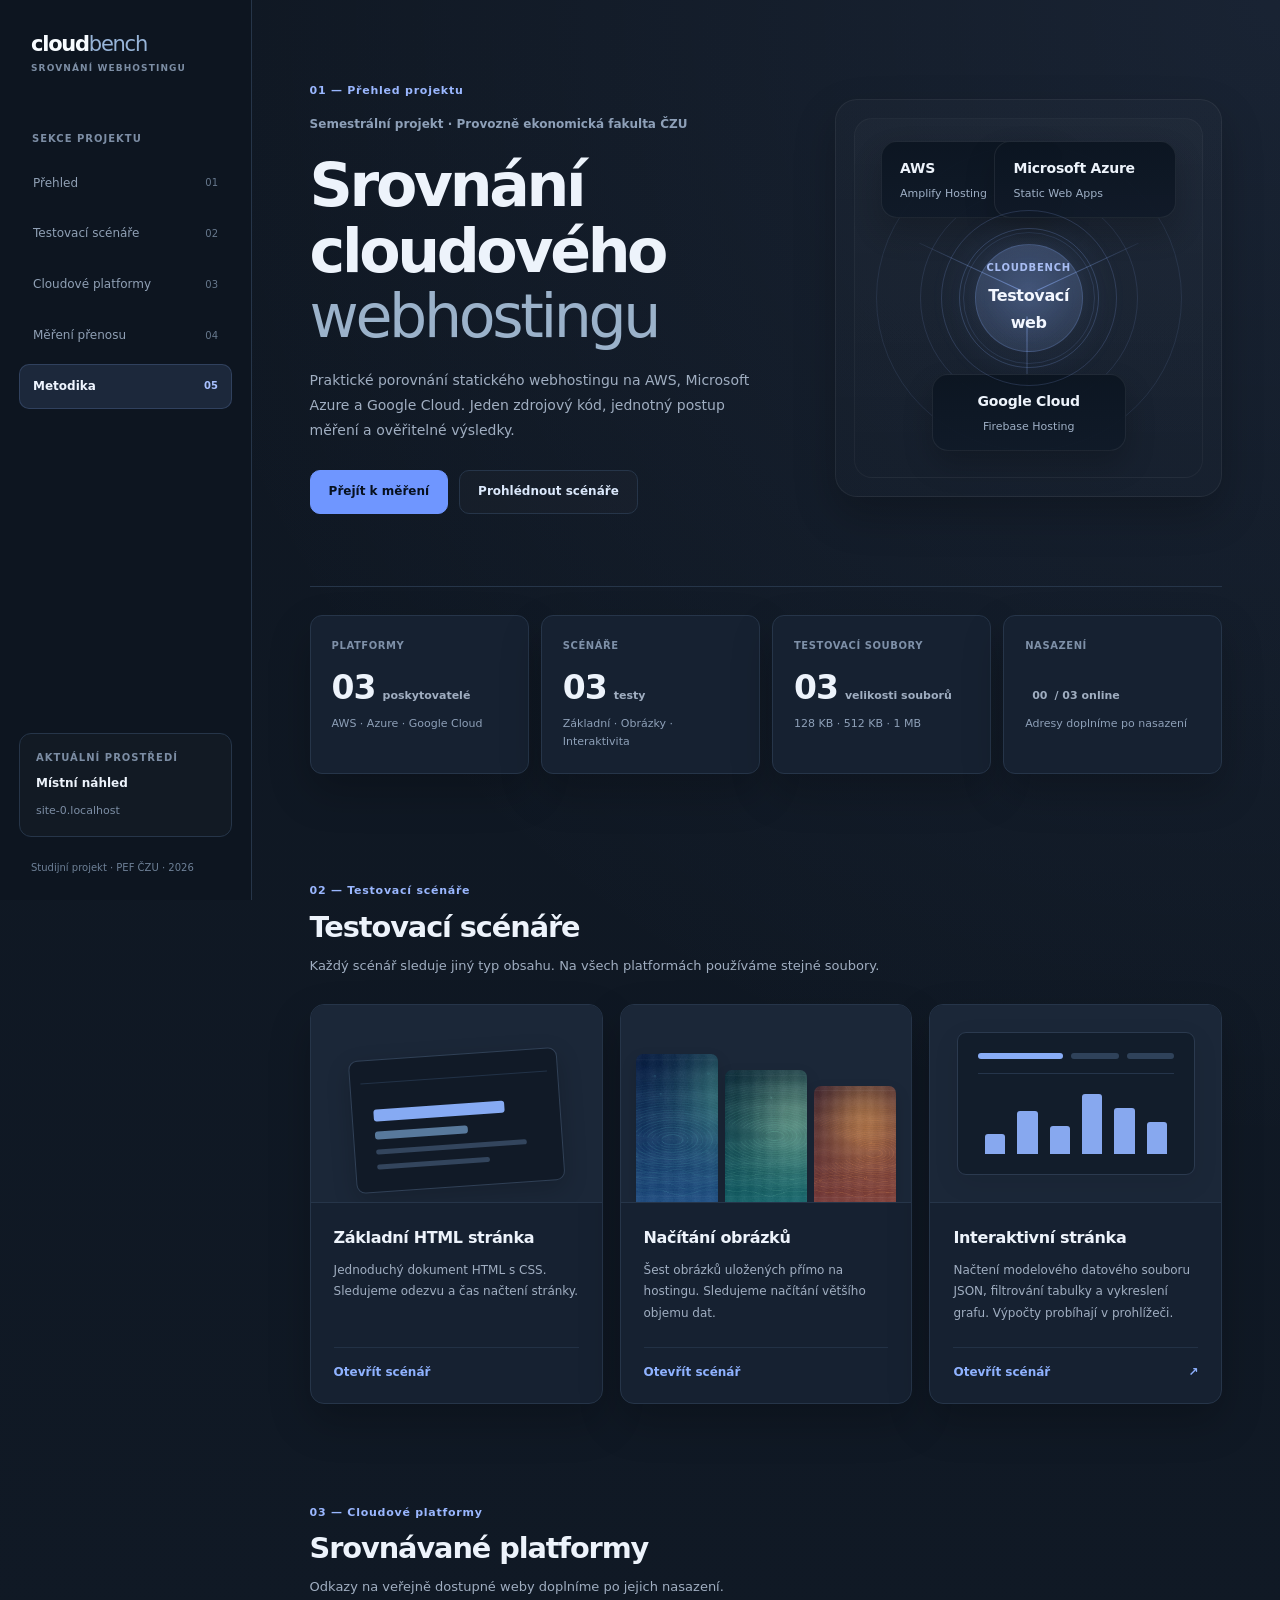
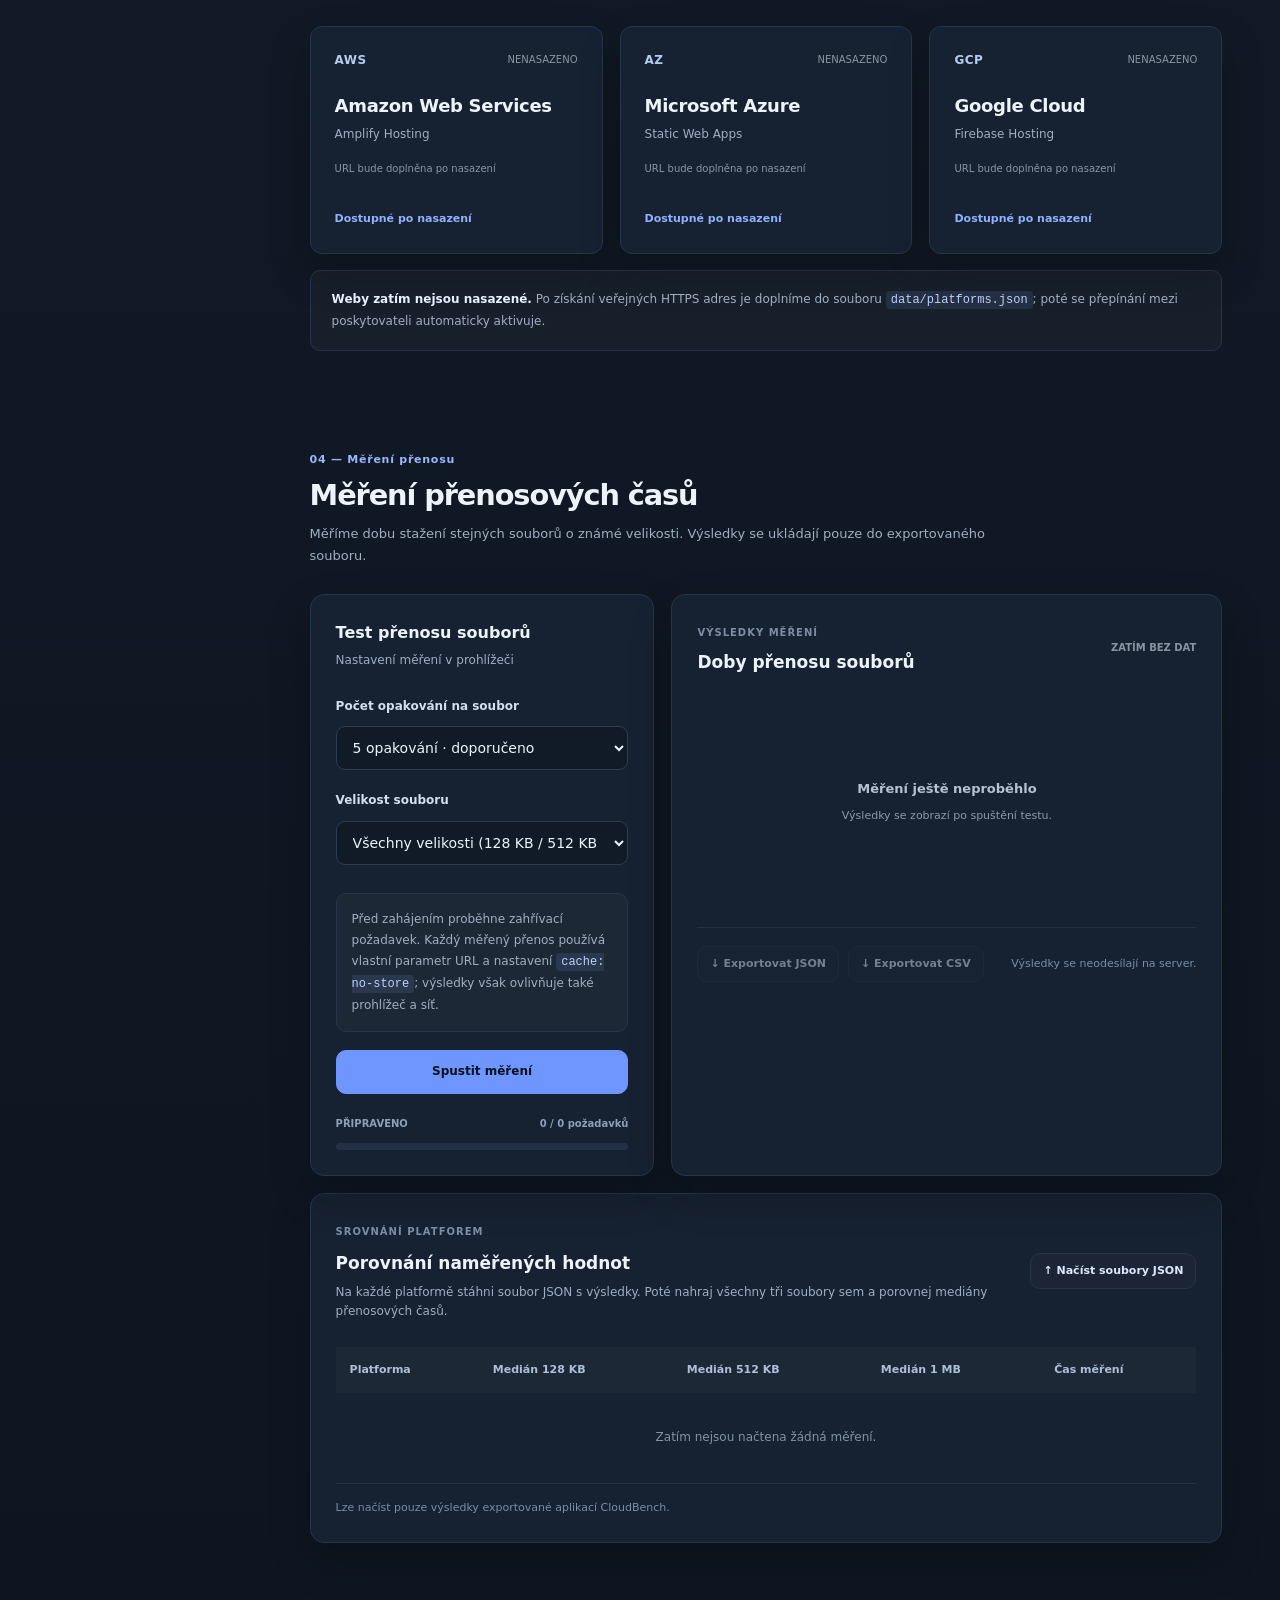
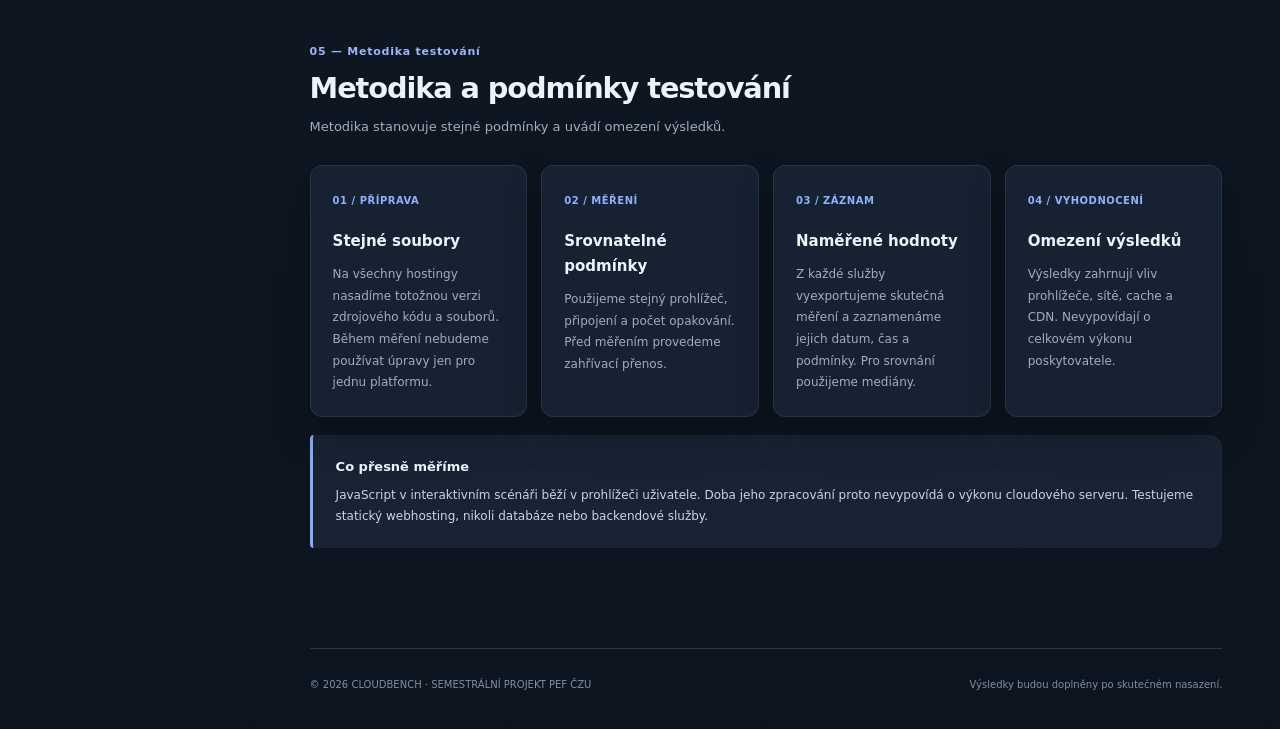
==== index.html @ 806cb503 "Initial CloudBench release" ====
<!DOCTYPE html>
<html lang="cs">
<head>
<meta charset="utf-8"/>
<meta content="width=device-width, initial-scale=1" name="viewport"/>
<meta content="#0f1722" name="theme-color"/>
<meta content="CloudBench: akademické srovnání statického webhostingu na AWS, Microsoft Azure a Google Cloud s opakovaným měřením přenosu souborů." name="description"/>
<title>CloudBench | Srovnání webhostingu</title>
<link href="assets/mark.svg" rel="icon" type="image/svg+xml"/>
<link href="styles.css" rel="stylesheet"/>
<script defer="" src="app.js"></script>
</head>
<body>
<div class="site-shell">
<aside aria-label="Hlavní navigace" class="sidebar">
<a aria-label="Úvodní stránka CloudBench" class="logo" href="#overview">
<span class="logo-type">cloud<span>bench</span><small>SROVNÁNÍ WEBHOSTINGU</small></span>
</a>
<div class="sidebar-kicker">SEKCE PROJEKTU</div>
<nav aria-label="Sekce webu" class="side-nav">
<a class="nav-item active" href="#overview"><span>Přehled</span><span class="nav-index">01</span></a>
<a class="nav-item" href="#scenarios"><span>Testovací scénáře</span><span class="nav-index">02</span></a>
<a class="nav-item" href="#hosts"><span>Cloudové platformy</span><span class="nav-index">03</span></a>
<a class="nav-item" href="#benchmark"><span>Měření přenosu</span><span class="nav-index">04</span></a>
<a class="nav-item" href="#methodology"><span>Metodika</span><span class="nav-index">05</span></a>
</nav>
<div class="sidebar-bottom">
<div class="side-panel"><span class="tiny-label">AKTUÁLNÍ PROSTŘEDÍ</span><span class="env-line"><span id="sideEnvironment">Lokální verze</span></span><span class="micro-muted" id="sideHost">Čeká se na nasazení</span></div>
<div class="side-footer">Studijní projekt · PEF ČZU · 2026</div>
</div>
</aside>
<main class="main" id="overview">
<div class="page-content">
<section aria-labelledby="hero-title" class="hero">
<div class="hero-content">
<div class="section-eyebrow" id="overview-label">01 — Přehled projektu</div><p class="academic-meta">Semestrální projekt · Provozně ekonomická fakulta ČZU</p><h1 id="hero-title">Srovnání cloudového<br/><span>webhostingu</span></h1>
<p class="hero-copy">Praktické porovnání statického webhostingu na AWS, Microsoft Azure a Google Cloud. Jeden zdrojový kód, jednotný postup měření a ověřitelné výsledky.</p>
<div class="hero-buttons"><a class="btn btn-primary" href="#benchmark">Přejít k měření</a><a class="btn btn-outline" href="#scenarios">Prohlédnout scénáře</a></div>
</div>
<div aria-label="Grafické znázornění srovnávaných hostingových služeb" class="hero-diagram">
<div class="diagram-graphic">
<div aria-hidden="true" class="diagram-glow"></div>
<div aria-hidden="true" class="diagram-orbit orbit-1"></div>
<div aria-hidden="true" class="diagram-orbit orbit-2"></div>
<div aria-hidden="true" class="diagram-orbit orbit-3"></div>
<div aria-hidden="true" class="diagram-beam beam-left"></div>
<div aria-hidden="true" class="diagram-beam beam-right"></div>
<div aria-hidden="true" class="diagram-beam beam-bottom"></div>
<div class="diagram-pill pill-aws"><strong>AWS</strong><span>Amplify Hosting</span></div>
<div class="diagram-pill pill-azure"><strong>Microsoft Azure</strong><span>Static Web Apps</span></div>
<div class="diagram-pill pill-google"><strong>Google Cloud</strong><span>Firebase Hosting</span></div>
<div class="diagram-core">
<div class="core-ring ring-outer"></div>
<div class="core-ring ring-mid"></div>
<div class="core-inner">
<small>CloudBench</small>
<strong>Testovací web</strong>
</div>
</div>
</div>
</div>
</section>
<div aria-label="Přehled projektu" class="stat-row">
<div class="stat"><div class="stat-head">PLATFORMY</div><div class="stat-number">03<span>poskytovatelé</span></div><div class="stat-desc">AWS · Azure · Google Cloud</div></div>
<div class="stat"><div class="stat-head">SCÉNÁŘE</div><div class="stat-number">03<span>testy</span></div><div class="stat-desc">Základní · Obrázky · Interaktivita</div></div>
<div class="stat"><div class="stat-head">TESTOVACÍ SOUBORY</div><div class="stat-number">03<span>velikosti souborů</span></div><div class="stat-desc">128 KB · 512 KB · 1 MB</div></div>
<div class="stat"><div class="stat-head">NASAZENÍ</div><div class="stat-number"><span id="deploymentCount">00</span><span>/ 03 online</span></div><div class="stat-desc" id="deploymentStatus">Adresy doplníme po nasazení</div></div>
</div>
<section aria-labelledby="scenario-heading" class="section" id="scenarios">
<div class="section-top"><div><div class="section-eyebrow">02 — Testovací scénáře</div><h2 id="scenario-heading">Testovací scénáře</h2><p>Každý scénář sleduje jiný typ obsahu. Na všech platformách používáme stejné soubory.</p></div></div>
<div class="scenario-grid">
<article class="scenario-card"><div aria-hidden="true" class="scenario-visual baseline-visual"><div class="mini-browser"><div class="mini-browser-top"></div><div class="mini-browser-body"><div class="visual-long"></div><div class="visual-short"></div><div class="visual-thin"></div><div class="visual-thin short"></div></div></div><span class="visual-corner">&lt;/&gt;</span></div><div class="scenario-info"><h3>Základní HTML stránka</h3><p>Jednoduchý dokument HTML s CSS. Sledujeme odezvu a čas načtení stránky.</p><a class="card-link" href="tests/baseline.html">Otevřít scénář </a></div></article>
<article class="scenario-card"><div aria-hidden="true" class="scenario-visual media-visual"><img alt="" loading="lazy" src="assets/media/scene-01.jpg"/><img alt="" loading="lazy" src="assets/media/scene-02.jpg"/><img alt="" loading="lazy" src="assets/media/scene-03.jpg"/></div><div class="scenario-info"><h3>Načítání obrázků</h3><p>Šest obrázků uložených přímo na hostingu. Sledujeme načítání většího objemu dat.</p><a class="card-link" href="tests/media.html">Otevřít scénář </a></div></article>
<article class="scenario-card"><div aria-hidden="true" class="scenario-visual interactive-visual">
<div class="graph-frame"><div class="graph-heading"><span></span><span></span><span></span></div>
<div class="graph-bars"><i></i><i></i><i></i><i></i><i></i><i></i></div>
</div></div><div class="scenario-info">
<h3>Interaktivní stránka</h3>
<p>Načtení modelového datového souboru JSON, filtrování tabulky a vykreslení grafu. Výpočty probíhají v prohlížeči.</p>
<a class="card-link" href="tests/interactive.html">Otevřít scénář <span aria-hidden="true">↗</span></a>
</div></article>
</div>
</section>
<section aria-labelledby="hosts-heading" class="section" id="hosts">
<div class="section-top"><div><div class="section-eyebrow">03 — Cloudové platformy</div><h2 id="hosts-heading">Srovnávané platformy</h2><p>Odkazy na veřejně dostupné weby doplníme po jejich nasazení.</p></div></div>
<div aria-live="polite" class="host-grid" id="platformCards"></div>
<div class="hint-strip"><div><strong>Weby zatím nejsou nasazené.</strong> Po získání veřejných HTTPS adres je doplníme do souboru <code>data/platforms.json</code>; poté se přepínání mezi poskytovateli automaticky aktivuje.</div></div>
</section>
<section aria-labelledby="benchmark-heading" class="section" id="benchmark">
<div class="section-top"><div><div class="section-eyebrow">04 — Měření přenosu</div><h2 id="benchmark-heading">Měření přenosových časů</h2><p>Měříme dobu stažení stejných souborů o známé velikosti. Výsledky se ukládají pouze do exportovaného souboru.</p></div></div>
<div class="bench-layout">
<div class="bench-controls panel"><div class="panel-heading"><div><strong>Test přenosu souborů</strong><span>Nastavení měření v prohlížeči</span></div></div><div class="bench-form"><label for="repetitions">Počet opakování na soubor</label><select id="repetitions"><option value="3">3 opakování · rychlá kontrola</option><option selected="" value="5">5 opakování · doporučeno</option><option value="10">10 opakování · rozšířený test</option></select><label for="payloadSelection">Velikost souboru</label><select id="payloadSelection"><option value="all">Všechny velikosti (128 KB / 512 KB / 1 MB)</option><option value="128">Pouze 128 KB</option><option value="512">Pouze 512 KB</option><option value="1024">Pouze 1 MB</option></select><div class="test-note"><span>ⓘ</span> Před zahájením proběhne zahřívací požadavek. Každý měřený přenos používá vlastní parametr URL a nastavení <code>cache: no-store</code>; výsledky však ovlivňuje také prohlížeč a síť.</div><button class="btn btn-primary btn-full" id="runBenchmark" type="button">Spustit měření </button><button class="btn btn-outline btn-full" hidden="" id="cancelBenchmark" type="button">Zastavit měření</button></div><div class="bench-footer"><span id="benchStatus" role="status">PŘIPRAVENO</span><span id="benchProgress">0 / 0 požadavků</span></div><div class="progress-track"><span id="progressBar"></span></div></div>
<div class="bench-results panel"><div class="results-header"><div><span class="tiny-label">VÝSLEDKY MĚŘENÍ</span><h3>Doby přenosu souborů</h3></div><span class="results-label" id="resultsLabel">ZATÍM BEZ DAT</span></div><div class="measurement-rows" id="measurementRows"><div class="empty-chart"><div class="empty-chart-bars"><i></i><i></i><i></i><i></i><i></i><i></i><i></i></div><strong>Měření ještě neproběhlo</strong><span>Výsledky se zobrazí po spuštění testu.</span></div></div><div class="results-actions"><button class="btn btn-outline btn-sm" disabled="" id="downloadJson" type="button">↓ Exportovat JSON</button><button class="btn btn-outline btn-sm" disabled="" id="downloadCsv" type="button">↓ Exportovat CSV</button><span class="micro-muted">Výsledky se neodesílají na server.</span></div></div>
</div>
<div class="comparison-panel panel"><div class="comparison-top"><div><span class="tiny-label">SROVNÁNÍ PLATFOREM</span><h3>Porovnání naměřených hodnot</h3><p>Na každé platformě stáhni soubor JSON s výsledky. Poté nahraj všechny tři soubory sem a porovnej mediány přenosových časů.</p></div><label class="btn btn-outline btn-sm upload-control">↑ Načíst soubory JSON <input accept=".json,application/json" id="importResults" multiple="" type="file"/></label></div><div class="comparison-table-wrap"><table class="comparison-table" id="comparisonTable"><thead><tr><th>Platforma</th><th>Medián 128 KB</th><th>Medián 512 KB</th><th>Medián 1 MB</th><th>Čas měření</th></tr></thead><tbody id="comparisonBody"><tr><td class="empty-cell" colspan="5">Zatím nejsou načtena žádná měření.</td></tr></tbody></table></div><p class="small-note" id="importMessage" role="status">Lze načíst pouze výsledky exportované aplikací CloudBench.</p></div>
</section>
<section aria-labelledby="method-heading" class="section methodology" id="methodology"><div class="section-top"><div><div class="section-eyebrow">05 — Metodika testování</div><h2 id="method-heading">Metodika a podmínky testování</h2><p>Metodika stanovuje stejné podmínky a uvádí omezení výsledků.</p></div></div><div class="method-grid"><div class="method-step"><span>01 / PŘÍPRAVA</span><h3>Stejné soubory</h3><p>Na všechny hostingy nasadíme totožnou verzi zdrojového kódu a souborů. Během měření nebudeme používat úpravy jen pro jednu platformu.</p></div><div class="method-step"><span>02 / MĚŘENÍ</span><h3>Srovnatelné podmínky</h3><p>Použijeme stejný prohlížeč, připojení a počet opakování. Před měřením provedeme zahřívací přenos.</p></div><div class="method-step"><span>03 / ZÁZNAM</span><h3>Naměřené hodnoty</h3><p>Z každé služby vyexportujeme skutečná měření a zaznamenáme jejich datum, čas a podmínky. Pro srovnání použijeme mediány.</p></div><div class="method-step"><span>04 / VYHODNOCENÍ</span><h3>Omezení výsledků</h3><p>Výsledky zahrnují vliv prohlížeče, sítě, cache a CDN. Nevypovídají o celkovém výkonu poskytovatele.</p></div></div><div class="protocol-note"><div><strong>Co přesně měříme</strong><p>JavaScript v interaktivním scénáři běží v prohlížeči uživatele. Doba jeho zpracování proto nevypovídá o výkonu cloudového serveru. Testujeme statický webhosting, nikoli databáze nebo backendové služby.</p></div></div></section>
<footer class="footer"><span>© 2026 CLOUDBENCH · SEMESTRÁLNÍ PROJEKT PEF ČZU</span><span>Výsledky budou doplněny po skutečném nasazení.</span></footer>
</div>
</main>
</div>
</body>
</html>
---- styles.css ----
:root {
  color-scheme: dark;
  --bg: #0f1722;
  --bg2: #111b28;
  --surface: #162131;
  --surface2: #1b2738;
  --surface3: #111a27;
  --line: #263549;
  --line2: #223145;
  --text: #edf3fb;
  --muted: #a0aec1;
  --dim: #7c8da4;
  --accent: #8fb2ff;
  --accent-strong: #6f96ff;
  --accent-soft: rgba(143, 178, 255, .12);
  --shadow: 0 18px 42px rgba(0, 0, 0, .22);
  font-family: Inter, ui-sans-serif, system-ui, -apple-system, "Segoe UI", Arial, sans-serif;
  scroll-behavior: smooth;
}
* { box-sizing: border-box; }
html { scroll-padding-top: 30px; }
body {
  margin: 0;
  color: var(--text);
  background:
    radial-gradient(circle at top right, rgba(143,178,255,.08), transparent 28%),
    linear-gradient(180deg, #0f1722 0%, #101925 42%, #0c141f 100%);
  font: 14px/1.65 Inter, ui-sans-serif, system-ui, -apple-system, "Segoe UI", Arial, sans-serif;
  -webkit-font-smoothing: antialiased;
}
a { color: inherit; text-decoration: none; }
button, select, input { font: inherit; }
button { cursor: pointer; }
:focus-visible { outline: 3px solid rgba(143,178,255,.7); outline-offset: 3px; }
h1,h2,h3,p { margin: 0; }
[hidden] { display: none !important; }
.site-shell { display: grid; grid-template-columns: 252px minmax(0, 1fr); min-height: 100vh; }
.sidebar {
  background: rgba(14, 22, 33, .92);
  border-right: 1px solid var(--line);
  padding: 31px 19px 24px;
  display: flex;
  flex-direction: column;
  position: sticky;
  top: 0;
  height: 100vh;
  backdrop-filter: blur(12px);
}
.logo { display: flex; align-items: center; padding: 3px 12px 58px; }
.logo-type { font-size: 21px; font-weight: 800; letter-spacing: -1.25px; line-height: 1; color: #f7fbff; }
.logo-type>span { font-weight: 450; color: #97b4d8; }
.logo-type small { display: block; font-size: 9px; letter-spacing: 1.12px; font-weight: 650; margin-top: 9px; color: var(--dim); }
.sidebar-kicker,.tiny-label { font-size: 10px; font-weight: 750; letter-spacing: 1px; color: var(--dim); text-transform: uppercase; }
.sidebar-kicker { padding: 0 13px; margin-bottom: 13px; }
.side-nav { display: grid; gap: 5px; }
.nav-item {
  display: flex; align-items: center; justify-content: space-between; gap: 10px;
  padding: 12px 13px; color: #90a0b5; border-radius: 10px;
  transition: background .15s, color .15s, border-color .15s;
  font-weight: 540; font-size: 12px; border: 1px solid transparent;
}
.nav-item:hover { background: rgba(255,255,255,.03); color: #dce7f4; border-color: rgba(255,255,255,.04); }
.nav-item.active { background: var(--accent-soft); color: #eff5ff; border-color: rgba(143,178,255,.18); font-weight: 700; }
.nav-index { font-size: 10px; font-variant-numeric: tabular-nums; color: #67788d; }
.nav-item.active .nav-index { color: #a8c0ff; }
.sidebar-bottom { margin-top: auto; }
.side-panel { background: rgba(255,255,255,.02); border: 1px solid var(--line); border-radius: 12px; padding: 16px; display: grid; gap: 8px; }
.env-line { font-size: 12px; font-weight: 650; }
.micro-muted { font-size: 11px; color: var(--dim); }
.side-footer { color: #6e8097; font-size: 10px; margin: 22px 12px 0; line-height: 1.7; }
.main { min-width: 0; }
.page-content { max-width: 1530px; margin: auto; padding: 0 clamp(28px,4.5vw,76px); }
.section-eyebrow { color: #9ab7ff; font-size: 11px; font-weight: 750; letter-spacing: .75px; }
.hero {
  min-height: 460px; padding: 82px 0 72px; display: grid;
  grid-template-columns: minmax(0,1.1fr) minmax(320px,.95fr);
  gap: clamp(30px,6vw,85px); align-items: center; border-bottom: 1px solid var(--line);
}
.hero h1 { font-size: clamp(46px,4.7vw,75px); font-weight: 790; letter-spacing: -3.35px; line-height: 1.09; margin: 18px 0 18px; }
.hero h1 span { font-weight: 430; color: #9bb2ca; }
.academic-meta { font-size: 12px; font-weight: 550; color: #8ea0b8; margin-top: 15px; }
.hero-copy { max-width: 640px; color: var(--muted); font-size: 14px; line-height: 1.8; }
.hero-buttons { display: flex; flex-wrap: wrap; gap: 11px; margin-top: 27px; }
.btn {
  display: inline-flex; align-items: center; justify-content: center; gap: 9px;
  border: 1px solid transparent; border-radius: 10px; padding: 11px 18px;
  font-size: 12px; font-weight: 680; min-height: 40px;
  transition: background .15s,border-color .15s,color .15s;
}
.btn-primary { background: var(--accent-strong); color: #07111f; border-color: var(--accent-strong); }
.btn-primary:hover:not(:disabled) { background: #82a8ff; }
.btn-outline { background: rgba(255,255,255,.02); color: #dbe8fb; border-color: var(--line); }
.btn-outline:hover:not(:disabled) { background: rgba(255,255,255,.04); border-color: #33465f; }
.btn-quiet { background: transparent; border-color: var(--line); color: var(--muted); }
.btn-sm { min-height: 35px; padding: 8px 12px; font-size: 11px; }
.btn-full { width: 100%; }
button:disabled { opacity: .48; cursor: not-allowed; }
.hero-diagram {
  border: 1px solid var(--line);
  border-radius: 16px;
  padding: 24px;
  background: linear-gradient(180deg, rgba(255,255,255,.03), rgba(255,255,255,.015));
  box-shadow: var(--shadow);
}
.hero-diagram-label { color: var(--dim); font-size: 11px; text-transform: uppercase; letter-spacing: .7px; font-weight: 760; padding-bottom: 14px; }
.diagram-graph {
  position: relative; min-height: 298px;
  border: 1px solid rgba(255,255,255,.04); border-radius: 14px;
  background: radial-gradient(circle at center, rgba(143,178,255,.09), transparent 42%), rgba(255,255,255,.015);
}
.diagram-node, .diagram-hub {
  position: absolute; border: 1px solid var(--line); border-radius: 14px;
  background: rgba(19,29,44,.96); box-shadow: 0 14px 28px rgba(0,0,0,.16);
}
.diagram-node { width: 178px; padding: 16px 16px 15px; }
.diagram-node strong, .diagram-hub strong { display: block; font-size: 14px; letter-spacing: -.2px; }
.diagram-node span, .diagram-hub span { display: block; margin-top: 5px; color: var(--muted); font-size: 11px; line-height: 1.55; }
.provider-aws { top: 20px; left: 18px; }
.provider-azure { top: 20px; right: 18px; }
.provider-google { bottom: 22px; left: 50%; transform: translateX(-50%); width: 190px; text-align: center; }
.diagram-hub {
  left: 50%; top: 50%; transform: translate(-50%, -50%);
  width: 220px; text-align: center; padding: 20px 18px 18px;
  background: linear-gradient(180deg, rgba(143,178,255,.12), rgba(255,255,255,.03));
}
.diagram-hub small {
  display: inline-block; color: #abc1ff; font-size: 10px; font-weight: 700;
  letter-spacing: .7px; text-transform: uppercase; margin-bottom: 8px;
}
.diagram-link {
  position: absolute; background: linear-gradient(90deg, rgba(143,178,255,.26), rgba(143,178,255,.06));
  height: 1px; transform-origin: left center;
}
.diagram-link-left { width: 102px; left: 192px; top: 92px; transform: rotate(27deg); }
.diagram-link-right { width: 102px; right: 192px; top: 92px; transform: rotate(-27deg); }
.diagram-link-down { width: 86px; left: calc(50% - 43px); top: 192px; transform: rotate(90deg); }
.diagram-footnote { font-size: 11px; color: var(--muted); margin-top: 16px; line-height: 1.7; }
.stat-row { display: grid; grid-template-columns: repeat(4,minmax(0,1fr)); padding: 28px 0 8px; gap: 12px; }
.stat { background: var(--surface); padding: 22px 21px; border: 1px solid var(--line); border-radius: 12px; box-shadow: var(--shadow); }
.stat-head { color: #7e90a8; font-size: 10px; font-weight: 750; letter-spacing: .55px; }
.stat-number { margin-top: 14px; font-size: 33px; font-weight: 760; line-height: 1.2; letter-spacing: -1px; font-variant-numeric: tabular-nums; }
.stat-number span { font-size: 11px; margin-left: 7px; letter-spacing: 0; color: var(--muted); font-weight: 550; }
.stat-desc { color: #8ea0b8; font-size: 11px; margin-top: 7px; }
.section { padding-top: 100px; }
.section-top { margin-bottom: 28px; }
.section-top h2 { font-size: clamp(25px,2.25vw,35px); letter-spacing: -1.1px; line-height: 1.3; margin: 8px 0 9px; }
.section-top p { color: var(--muted); max-width: 730px; font-size: 13px; }
.scenario-grid { display: grid; grid-template-columns: repeat(3,minmax(0,1fr)); gap: 17px; }
.scenario-card { display: flex; flex-direction: column; min-width: 0; overflow: hidden; background: var(--surface); border: 1px solid var(--line); border-radius: 14px; box-shadow: var(--shadow); }
.scenario-visual { height: 198px; background: var(--surface2); border-bottom: 1px solid var(--line); position: relative; overflow: hidden; display: flex; align-items: center; justify-content: center; }
.mini-browser { border: 1px solid #304056; background: #111a27; border-radius: 9px; height: 133px; width: 72%; transform: rotate(-4deg) translateY(17px); box-shadow: 0 8px 23px rgba(0,0,0,.18); padding: 18px; }
.mini-browser-top { height: 15px; border-bottom: 1px solid #223247; margin: -10px -8px 13px; }
.mini-browser-body { padding: 3px; }
.visual-long, .visual-short,.visual-thin { height: 8px; background: #58799c; border-radius: 3px; margin: 10px 0; }
.visual-long { width: 79%; height: 12px; background: #86aaf3; }
.visual-short { width: 56%; }
.visual-thin { width: 91%; height: 5px; background: #33455d; }
.visual-thin.short { width: 68%; }
.visual-corner { display: none; }
.media-visual { gap: 7px; padding: 20px 15px 0; align-items: end; }
.media-visual img { object-fit: cover; height: 148px; width: 32%; min-width: 0; display: block; border-radius: 7px 7px 0 0; box-shadow: 0 7px 16px rgba(0,0,0,.14); }
.media-visual img:nth-child(2) { height: 132px; }
.media-visual img:nth-child(3) { height: 116px; }
.interactive-visual { background: var(--surface2); }
.graph-frame { width: 82%; border-radius: 9px; background: #121d2b; border: 1px solid #2b3a4f; padding: 20px; box-shadow: 0 8px 27px rgba(0,0,0,.08); }
.graph-heading { display: flex; gap: 8px; border-bottom: 1px solid #25354b; padding-bottom: 14px; }
.graph-heading span { display: block; height: 6px; width: 48px; background: #2f425a; border-radius: 3px; }
.graph-heading span:first-child { background: #89adf7; width: 86px; }
.graph-bars { height: 80px; display: flex; align-items: end; gap: 12px; justify-content: space-around; padding: 16px 7px 0; }
.graph-bars i { background: #87a8ef; display: block; flex: 1; max-width: 42px; border-radius: 3px 3px 0 0; }
.graph-bars i:nth-child(1) { height: 32%; }
.graph-bars i:nth-child(2) { height: 67%; }
.graph-bars i:nth-child(3) { height: 44%; }
.graph-bars i:nth-child(4) { height: 94%; }
.graph-bars i:nth-child(5) { height: 73%; }
.graph-bars i:nth-child(6) { height: 51%; }
.scenario-info { padding: 22px 23px 20px; flex: 1; display: flex; flex-direction: column; }
.scenario-info h3 { font-size: 16px; letter-spacing: -.35px; }
.scenario-info p { color: var(--muted); font-size: 12px; line-height: 1.8; padding-top: 8px; min-height: 95px; }
.card-link { display: flex; align-items: center; justify-content: space-between; color: var(--accent); font-size: 12px; font-weight: 730; padding-top: 15px; margin-top: auto; border-top: 1px solid var(--line2); }
.card-link:hover { text-decoration: underline; }
.host-grid { display: grid; grid-template-columns: repeat(3,minmax(0,1fr)); gap: 17px; }
.host-card { background: var(--surface); border: 1px solid var(--line); border-radius: 12px; padding: 24px; min-width: 0; box-shadow: var(--shadow); }
.host-header { display: flex; justify-content: space-between; align-items: center; gap: 10px; }
.host-logo { color: #b7cbef; font-size: 12px; font-weight: 800; letter-spacing: .4px; }
.host-state { font-size: 10px; color: #8b96a1; }
.host-state.live { color: #a7c0ff; }
.host-card h3 { font-size: 18px; letter-spacing: -.3px; margin-top: 21px; }
.host-subtitle { color: var(--muted); font-size: 12px; margin-top: 4px; }
.host-address { font-size: 10px; color: #8a97a4; overflow-wrap: anywhere; margin-top: 16px; min-height: 36px; }
.host-open { display: inline-flex; padding-top: 13px; color: var(--accent); font-size: 11px; font-weight: 720; }
.hint-strip,.test-note { background: rgba(255,255,255,.03); border: 1px solid var(--line); border-radius: 10px; color: var(--muted); font-size: 12px; line-height: 1.75; }
.hint-strip { padding: 18px 21px; margin-top: 16px; }
.hint-strip strong { color: #e7f0ff; }
code { background: rgba(143,178,255,.11); color: #bdd0ff; padding: 2px 5px; border-radius: 4px; }
.bench-layout { display: grid; grid-template-columns: minmax(280px,.77fr) minmax(360px,1.23fr); gap: 17px; }
.panel { background: var(--surface); border: 1px solid var(--line); border-radius: 14px; min-width: 0; box-shadow: var(--shadow); }
.bench-controls,.bench-results { padding: 25px; }
.panel-heading { display: flex; align-items: center; gap: 12px; }
.panel-heading strong { font-size: 16px; display: block; }
.panel-heading span { display: block; font-size: 12px; color: var(--muted); padding-top: 4px; }
.bench-form { display: flex; flex-direction: column; gap: 10px; margin-top: 26px; }
.bench-form label { color: #d3deee; font-size: 12px; font-weight: 650; }
.bench-form select { width: 100%; padding: 12px 12px; border: 1px solid #2c3d52; border-radius: 9px; color: var(--text); background: var(--surface3); margin-bottom: 11px; min-width: 0; }
.test-note { margin: 7px 0 8px; padding: 15px; }
.test-note>span { display: none; }
.bench-footer { display: flex; justify-content: space-between; gap: 10px; margin-top: 22px; font-size: 10px; font-weight: 710; color: #8ea0b7; font-variant-numeric: tabular-nums; }
.progress-track { height: 7px; border-radius: 8px; overflow: hidden; background: #223145; margin-top: 11px; }
.progress-track span { display: block; width: 0; height: 100%; background: var(--accent-strong); transition: width .2s; }
.results-header { display: flex; align-items: center; justify-content: space-between; gap: 12px; }
.results-header h3 { font-size: 17px; margin-top: 5px; }
.results-label { color: #8895a1; font-size: 10px; font-weight: 730; }
.results-label.has-results { color: var(--accent); }
.measurement-rows { min-height: 250px; display: grid; align-content: center; gap: 22px; }
.empty-chart { display: flex; flex-direction: column; align-items: center; justify-content: center; gap: 7px; color: #8d9aa6; min-height: 192px; }
.empty-chart strong { font-size: 13px; color: #b5c2d2; }
.empty-chart span { font-size: 11px; }
.empty-chart-bars { display: none; }
.measurement-row { display: grid; grid-template-columns: 55px 1fr 90px; align-items: center; gap: 13px; font-size: 12px; }
.measurement-row-label { font-weight: 690; }
.measurement-track { height: 9px; background: #223145; border-radius: 6px; overflow: hidden; }
.measurement-track i { height: 100%; border-radius: 6px; background: #7ea4ff; display: block; }
.measurement-value { text-align: right; font-weight: 720; font-variant-numeric: tabular-nums; }
.measurement-sub { color: var(--dim); display: block; font-size: 10px; font-weight: 500; }
.results-actions { display: flex; flex-wrap: wrap; gap: 9px; padding-top: 18px; border-top: 1px solid var(--line2); align-items: center; }
.results-actions .micro-muted { margin-left: auto; }
.comparison-panel { padding: 25px; margin-top: 17px; }
.comparison-top { display: flex; justify-content: space-between; align-items: center; gap: 18px; }
.comparison-top h3 { font-size: 17px; margin: 6px 0; }
.comparison-top p { color: var(--muted); max-width: 660px; font-size: 12px; }
.upload-control { cursor: pointer; flex-shrink: 0; }
.upload-control input { width: 1px; height: 1px; opacity: 0; position: absolute; }
.comparison-table-wrap { overflow-x: auto; margin-top: 25px; }
.comparison-table { width: 100%; border-collapse: collapse; min-width: 670px; }
.comparison-table thead { background: rgba(255,255,255,.03); }
.comparison-table th { text-align: left; font-size: 11px; color: #aec0d7; padding: 14px; font-weight: 690; }
.comparison-table td { padding: 14px; border-bottom: 1px solid var(--line2); font-size: 12px; font-variant-numeric: tabular-nums; }
.empty-cell { color: #8493a0; text-align: center; padding: 35px!important; }
.small-note { font-size: 11px; color: var(--dim); line-height: 1.75; margin-top: 14px; }
.method-grid { display: grid; grid-template-columns: repeat(4,minmax(0,1fr)); gap: 14px; }
.method-step { background: var(--surface); border: 1px solid var(--line); border-radius: 12px; padding: 22px; box-shadow: var(--shadow); }
.method-step>span { font-size: 10px; letter-spacing: .5px; color: var(--accent); font-weight: 740; }
.method-step h3 { font-size: 15px; margin-top: 18px; }
.method-step p { font-size: 12px; color: var(--muted); line-height: 1.8; margin-top: 10px; }
.protocol-note { padding: 20px 23px; border-left: 3px solid #88aafb; border-radius: 4px 12px 12px 4px; background: rgba(143,178,255,.09); margin-top: 18px; }
.protocol-note strong { font-size: 13px; }
.protocol-note p { color: #c7d5e9; font-size: 12px; line-height: 1.8; margin-top: 7px; }
.footer { border-top: 1px solid var(--line); margin-top: 100px; padding: 28px 0 38px; display: flex; gap: 10px; justify-content: space-between; font-size: 10px; color: #7f90a5; }
@media(max-width:1230px){
  .site-shell{grid-template-columns:220px minmax(0,1fr)}
  .hero{grid-template-columns:1fr}
  .hero-diagram{order:2}
  .stat-row{grid-template-columns:repeat(2,1fr)}
  .scenario-grid{gap:12px}
  .scenario-info{padding:19px}
  .method-grid{grid-template-columns:repeat(2,1fr)}
}
@media(max-width:980px){
  .bench-layout{grid-template-columns:1fr}
  .scenario-grid,.host-grid{grid-template-columns:1fr 1fr}
  .scenario-grid .scenario-card:last-child{grid-column:1/-1}
  .scenario-grid .scenario-card:last-child .scenario-visual{height:170px}
}
@media(max-width:720px){
  .site-shell{display:block}
  .sidebar{height:auto;position:relative;padding:15px 18px;gap:12px}
  .logo{padding:5px 0}
  .logo-type{font-size:19px}
  .sidebar-kicker,.sidebar-bottom{display:none}
  .side-nav{display:flex;gap:5px;overflow:auto}
  .nav-item{white-space:nowrap;padding:9px 10px}
  .nav-index{display:none}
  .page-content{padding:0 20px}
  .hero{min-height:0;padding:55px 0 44px}
  .hero h1{font-size:46px;letter-spacing:-2px}
  .hero-diagram{padding:18px}
  .diagram-graph{min-height:390px}
  .provider-aws,.provider-azure,.provider-google{left:50%;right:auto;transform:translateX(-50%);width:min(100%,230px)}
  .provider-aws{top:18px}
  .provider-azure{top:118px}
  .provider-google{top:218px;bottom:auto}
  .diagram-hub{width:min(100%,240px); top:auto; bottom:20px; transform:translateX(-50%)}
  .diagram-link-left,.diagram-link-right{display:none}
  .diagram-link-down{left:calc(50% - 43px); top:284px; transform:rotate(90deg)}
  .stat-row{grid-template-columns:1fr 1fr}
  .stat{padding:17px}
  .section{padding-top:74px}
  .scenario-grid,.host-grid{grid-template-columns:1fr}
  .scenario-grid .scenario-card:last-child{grid-column:auto}
  .scenario-info p{min-height:0;padding-bottom:23px}
  .method-grid{grid-template-columns:1fr}
  .comparison-top{flex-direction:column;align-items:start}
  .footer{flex-direction:column}
}
@media(max-width:440px){
  .stat-row{grid-template-columns:1fr}
  .hero h1{font-size:39px}
  .hero-buttons{flex-direction:column}
  .hero-buttons .btn{width:100%}
  .results-actions{flex-direction:column;align-items:stretch}
  .comparison-panel,.bench-controls,.bench-results{padding:17px}
  .measurement-row{grid-template-columns:40px 1fr 75px;gap:7px}
}

/* v5 hero graphic refinement */
.hero-diagram {
  border: 1px solid rgba(255,255,255,.06);
  border-radius: 22px;
  padding: 18px;
  background: linear-gradient(180deg, rgba(255,255,255,.02), rgba(255,255,255,.01));
  overflow: hidden;
}
.diagram-graphic {
  position: relative;
  min-height: 360px;
  border-radius: 18px;
  background:
    radial-gradient(circle at 50% 48%, rgba(143,178,255,.12), transparent 25%),
    linear-gradient(180deg, rgba(255,255,255,.02), rgba(255,255,255,.005));
  border: 1px solid rgba(255,255,255,.04);
}
.diagram-glow {
  position: absolute;
  inset: 0;
  background: radial-gradient(circle at center, rgba(143,178,255,.16), transparent 36%);
  filter: blur(8px);
}
.diagram-orbit {
  position: absolute;
  left: 50%;
  top: 50%;
  border: 1px solid rgba(143,178,255,.14);
  border-radius: 50%;
  transform: translate(-50%, -50%);
}
.orbit-1 { width: 132px; height: 132px; }
.orbit-2 { width: 218px; height: 218px; opacity: .9; }
.orbit-3 { width: 306px; height: 306px; opacity: .75; }
.diagram-beam {
  position: absolute;
  left: 50%;
  top: 50%;
  height: 1px;
  transform-origin: 0 50%;
  background: linear-gradient(90deg, rgba(143,178,255,.55), rgba(143,178,255,.08));
}
.beam-left { width: 112px; transform: translate(-8px, -8px) rotate(-155deg); }
.beam-right { width: 112px; transform: translate(8px, -8px) rotate(-25deg); }
.beam-bottom { width: 92px; transform: translate(-2px, 18px) rotate(90deg); }
.diagram-pill {
  position: absolute;
  width: 182px;
  padding: 15px 18px 14px;
  border-radius: 16px;
  border: 1px solid rgba(255,255,255,.07);
  background: linear-gradient(180deg, rgba(12,21,33,.94), rgba(16,26,40,.92));
  box-shadow: 0 14px 30px rgba(0,0,0,.2);
}
.diagram-pill strong {
  display: block;
  font-size: 14px;
  letter-spacing: -.2px;
  color: #edf3fb;
}
.diagram-pill span {
  display: block;
  margin-top: 5px;
  font-size: 11px;
  color: #9fb0c6;
}
.pill-aws { top: 22px; left: 26px; }
.pill-azure { top: 22px; right: 26px; }
.pill-google { bottom: 26px; left: 50%; transform: translateX(-50%); width: 194px; text-align: center; }
.diagram-core {
  position: absolute;
  left: 50%;
  top: 50%;
  width: 176px;
  height: 176px;
  transform: translate(-50%, -50%);
}
.core-ring {
  position: absolute;
  inset: 0;
  border-radius: 50%;
  border: 1px solid rgba(143,178,255,.18);
}
.ring-mid { inset: 18px; border-color: rgba(143,178,255,.22); }
.core-inner {
  position: absolute;
  inset: 34px;
  border-radius: 50%;
  display: flex;
  flex-direction: column;
  align-items: center;
  justify-content: center;
  text-align: center;
  background: linear-gradient(180deg, rgba(143,178,255,.16), rgba(143,178,255,.08));
  border: 1px solid rgba(143,178,255,.22);
  box-shadow: inset 0 1px 18px rgba(255,255,255,.04), 0 10px 30px rgba(0,0,0,.14);
}
.core-inner small {
  display: block;
  color: #a8bdf3;
  font-size: 10px;
  letter-spacing: .75px;
  text-transform: uppercase;
  font-weight: 700;
  margin-bottom: 7px;
}
.core-inner strong {
  display: block;
  color: #f3f7ff;
  font-size: 16px;
  letter-spacing: -.35px;
}
@media(max-width:1230px){
  .diagram-graphic{min-height:340px}
}
@media(max-width:720px){
  .diagram-graphic{min-height:420px}
  .orbit-1{width:116px;height:116px}
  .orbit-2{width:188px;height:188px}
  .orbit-3{width:260px;height:260px}
  .pill-aws,.pill-azure,.pill-google{left:50%;right:auto;transform:translateX(-50%);width:min(100%,220px)}
  .pill-aws{top:18px}
  .pill-azure{top:106px}
  .pill-google{bottom:18px}
  .diagram-core{width:150px;height:150px; top:58%;}
  .beam-left,.beam-right{display:none}
  .beam-bottom{width:84px; transform: translate(-2px, 44px) rotate(90deg);}
}
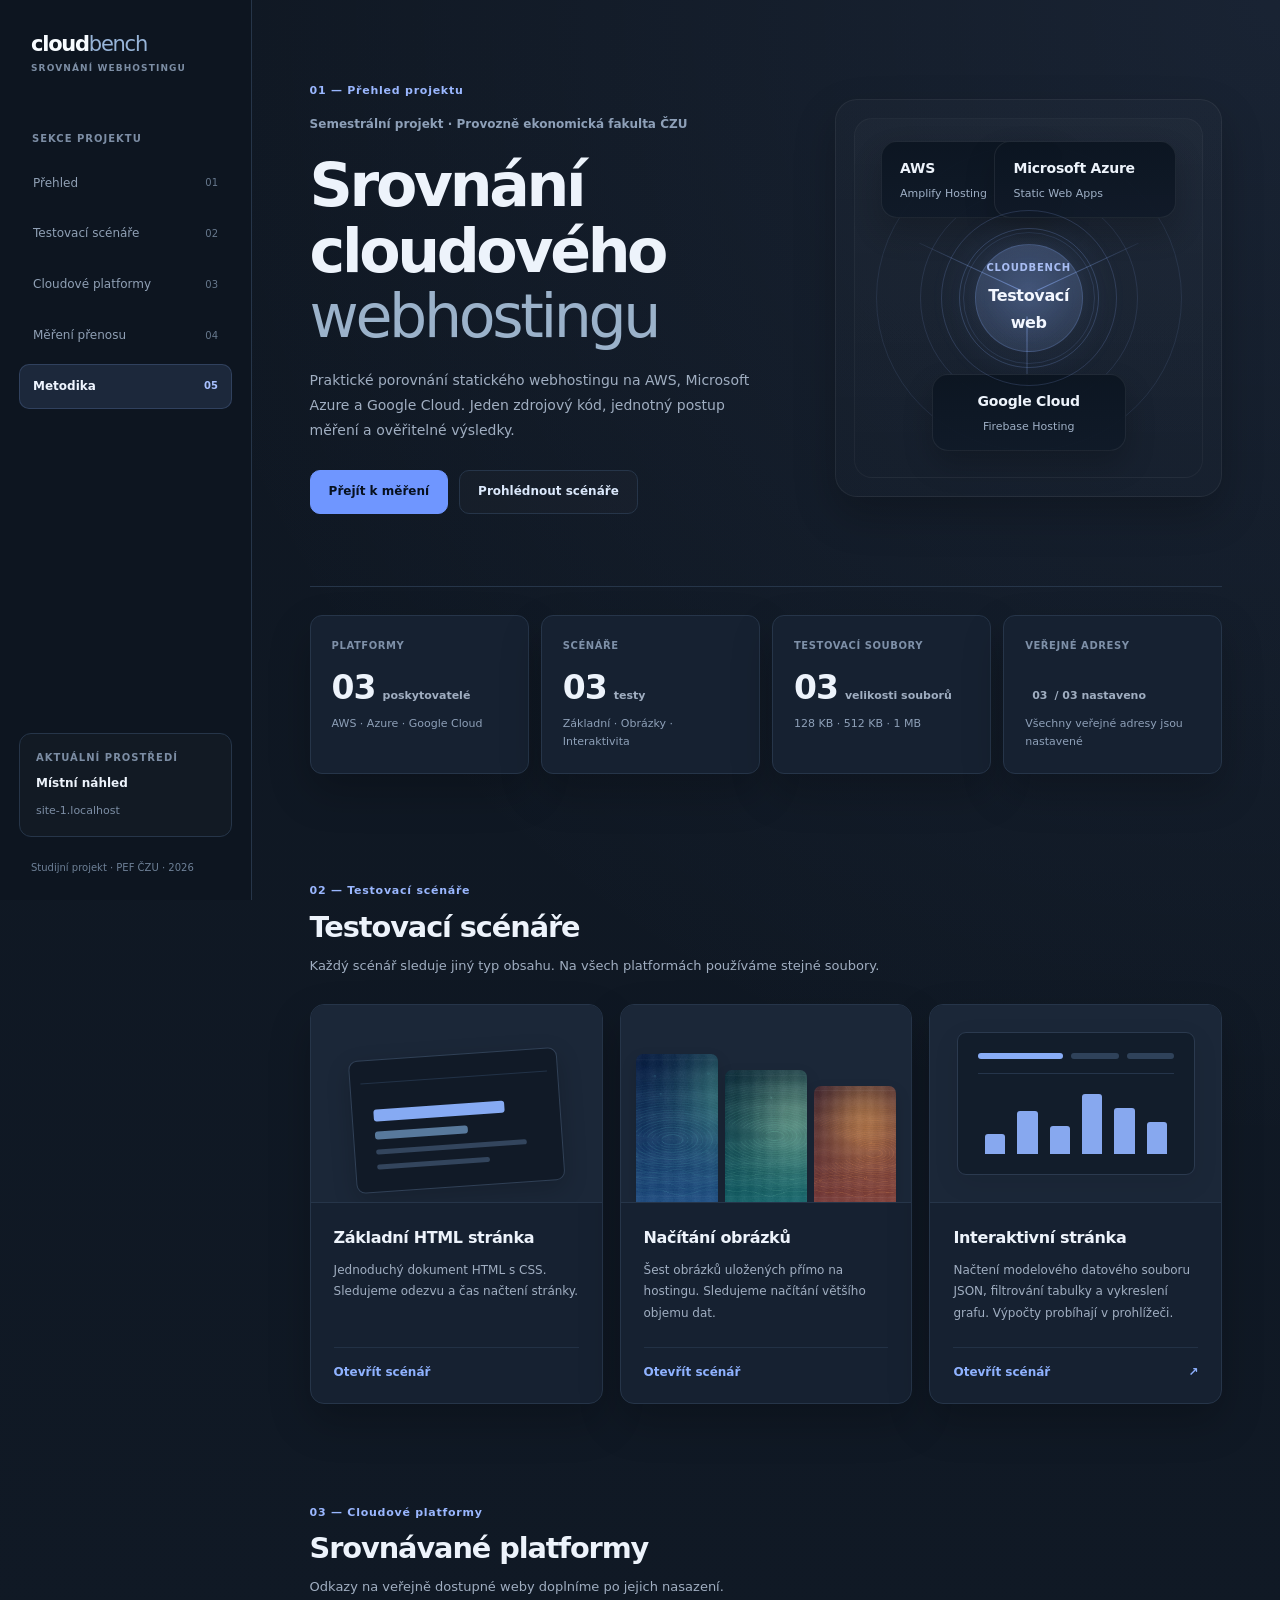
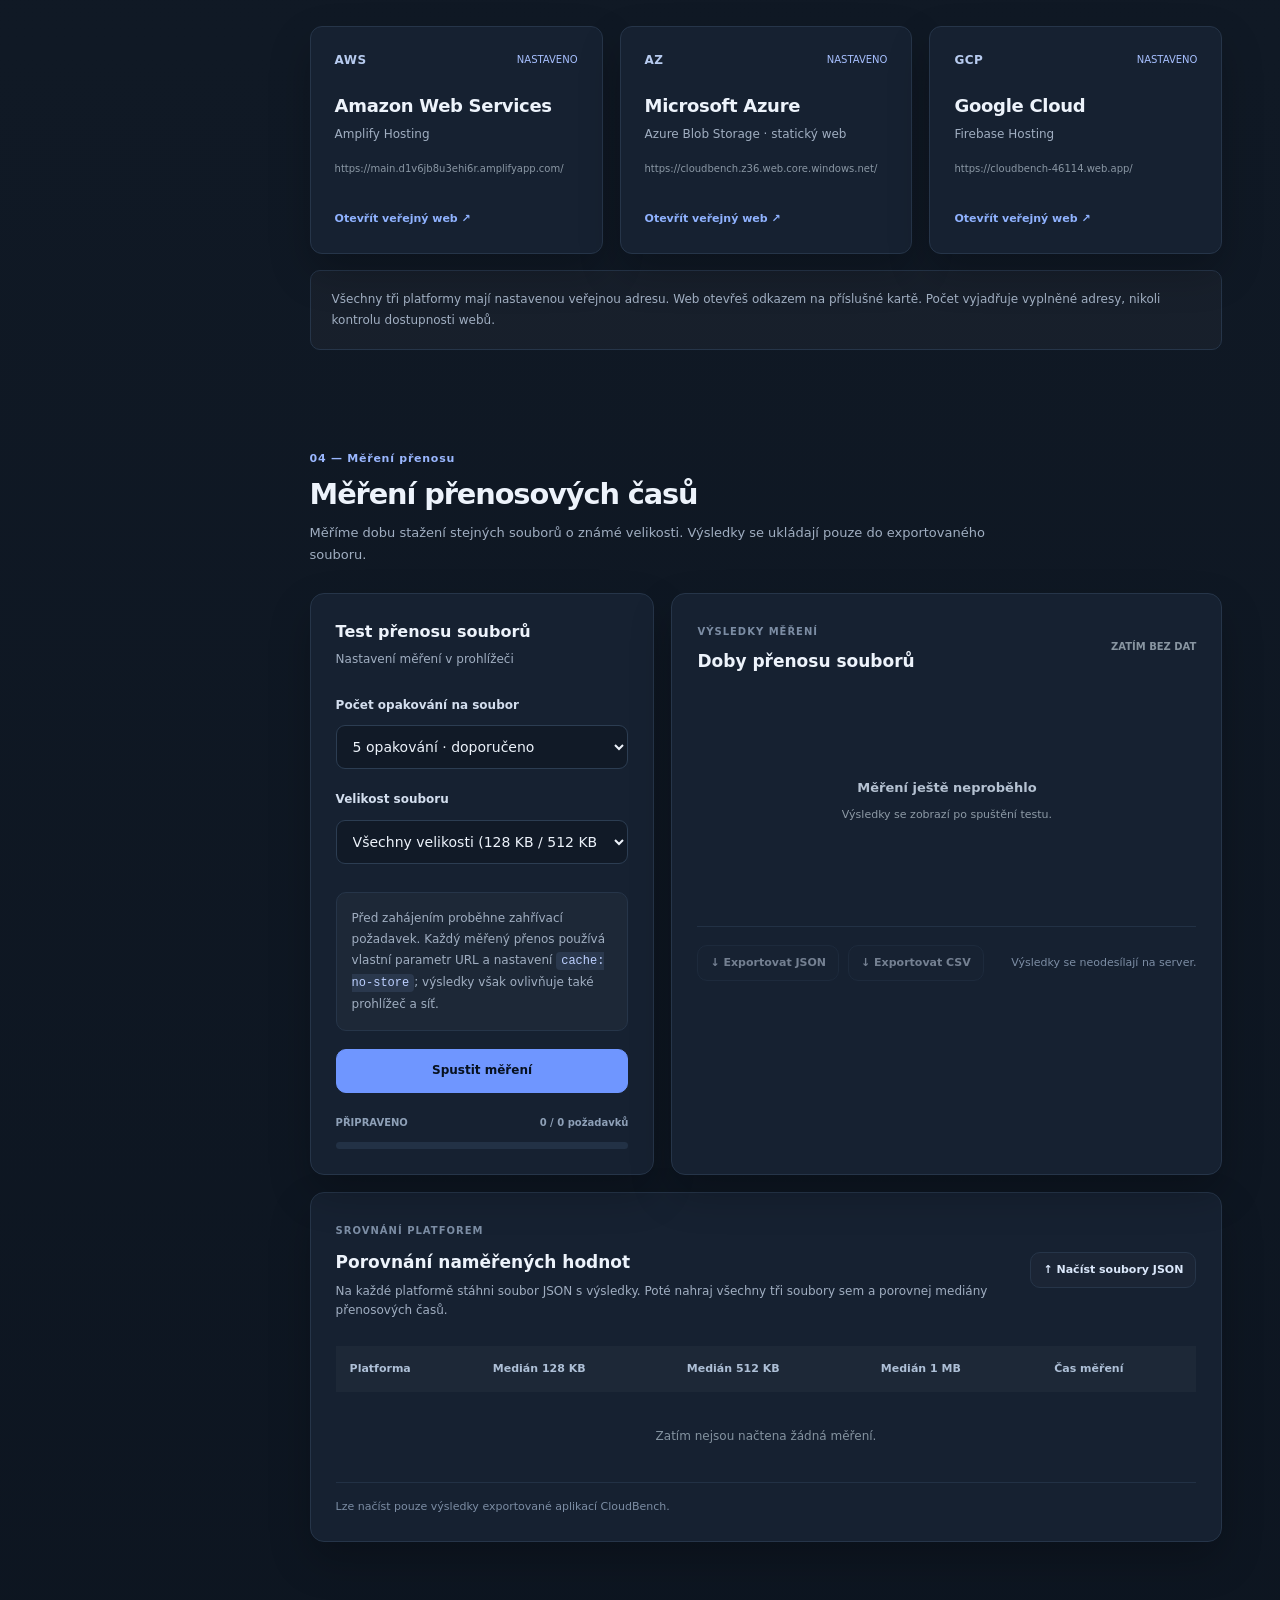
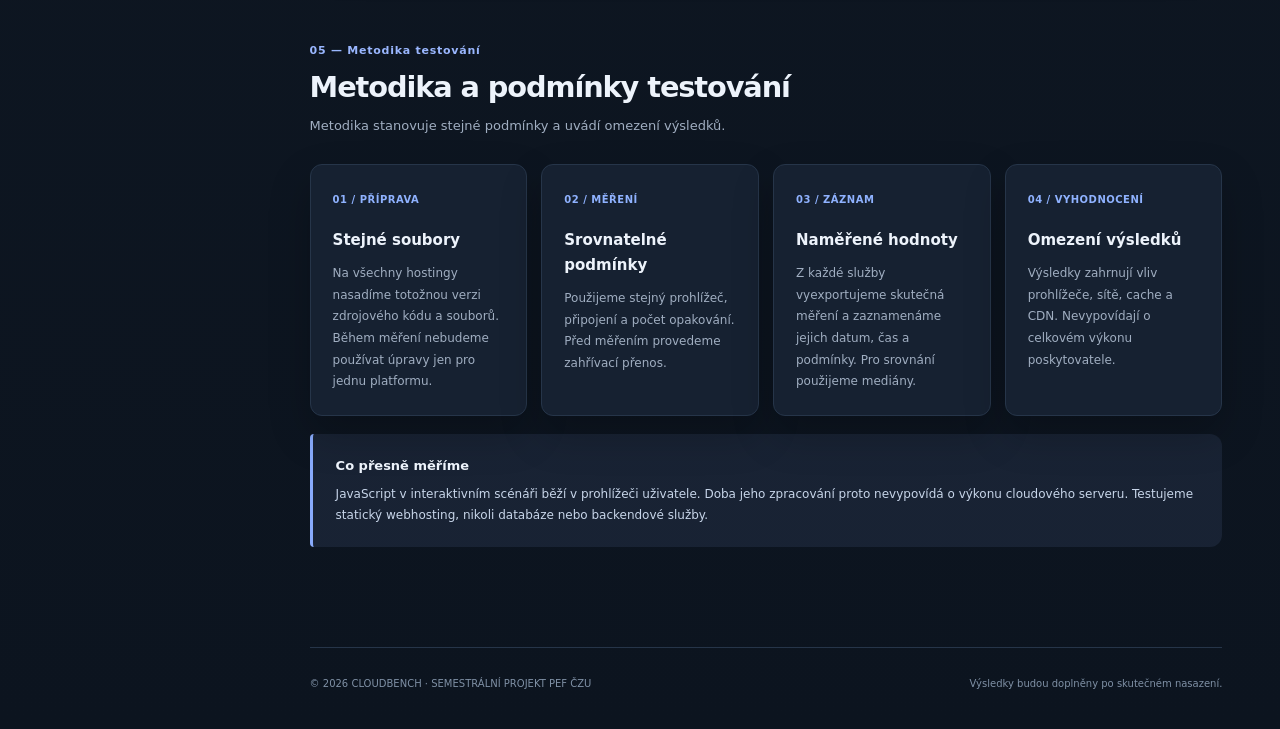
==== commit 9a0c1027: "Add Azure URL and update platform status messages" ====
--- a/index.html
+++ b/index.html
@@ -64,7 +64,7 @@
 <div class="stat"><div class="stat-head">PLATFORMY</div><div class="stat-number">03<span>poskytovatelé</span></div><div class="stat-desc">AWS · Azure · Google Cloud</div></div>
 <div class="stat"><div class="stat-head">SCÉNÁŘE</div><div class="stat-number">03<span>testy</span></div><div class="stat-desc">Základní · Obrázky · Interaktivita</div></div>
 <div class="stat"><div class="stat-head">TESTOVACÍ SOUBORY</div><div class="stat-number">03<span>velikosti souborů</span></div><div class="stat-desc">128 KB · 512 KB · 1 MB</div></div>
-<div class="stat"><div class="stat-head">NASAZENÍ</div><div class="stat-number"><span id="deploymentCount">00</span><span>/ 03 online</span></div><div class="stat-desc" id="deploymentStatus">Adresy doplníme po nasazení</div></div>
+<div class="stat"><div class="stat-head">VEŘEJNÉ ADRESY</div><div class="stat-number"><span id="deploymentCount">—</span><span>/ 03 nastaveno</span></div><div class="stat-desc" id="deploymentStatus">Načítání adres platforem</div></div>
 </div>
 <section aria-labelledby="scenario-heading" class="section" id="scenarios">
 <div class="section-top"><div><div class="section-eyebrow">02 — Testovací scénáře</div><h2 id="scenario-heading">Testovací scénáře</h2><p>Každý scénář sleduje jiný typ obsahu. Na všech platformách používáme stejné soubory.</p></div></div>
@@ -84,7 +84,7 @@
 <section aria-labelledby="hosts-heading" class="section" id="hosts">
 <div class="section-top"><div><div class="section-eyebrow">03 — Cloudové platformy</div><h2 id="hosts-heading">Srovnávané platformy</h2><p>Odkazy na veřejně dostupné weby doplníme po jejich nasazení.</p></div></div>
 <div aria-live="polite" class="host-grid" id="platformCards"></div>
-<div class="hint-strip"><div><strong>Weby zatím nejsou nasazené.</strong> Po získání veřejných HTTPS adres je doplníme do souboru <code>data/platforms.json</code>; poté se přepínání mezi poskytovateli automaticky aktivuje.</div></div>
+<div class="hint-strip"><div id="platformHint" role="status">Načítání veřejných adres platforem…</div></div>
 </section>
 <section aria-labelledby="benchmark-heading" class="section" id="benchmark">
 <div class="section-top"><div><div class="section-eyebrow">04 — Měření přenosu</div><h2 id="benchmark-heading">Měření přenosových časů</h2><p>Měříme dobu stažení stejných souborů o známé velikosti. Výsledky se ukládají pouze do exportovaného souboru.</p></div></div>
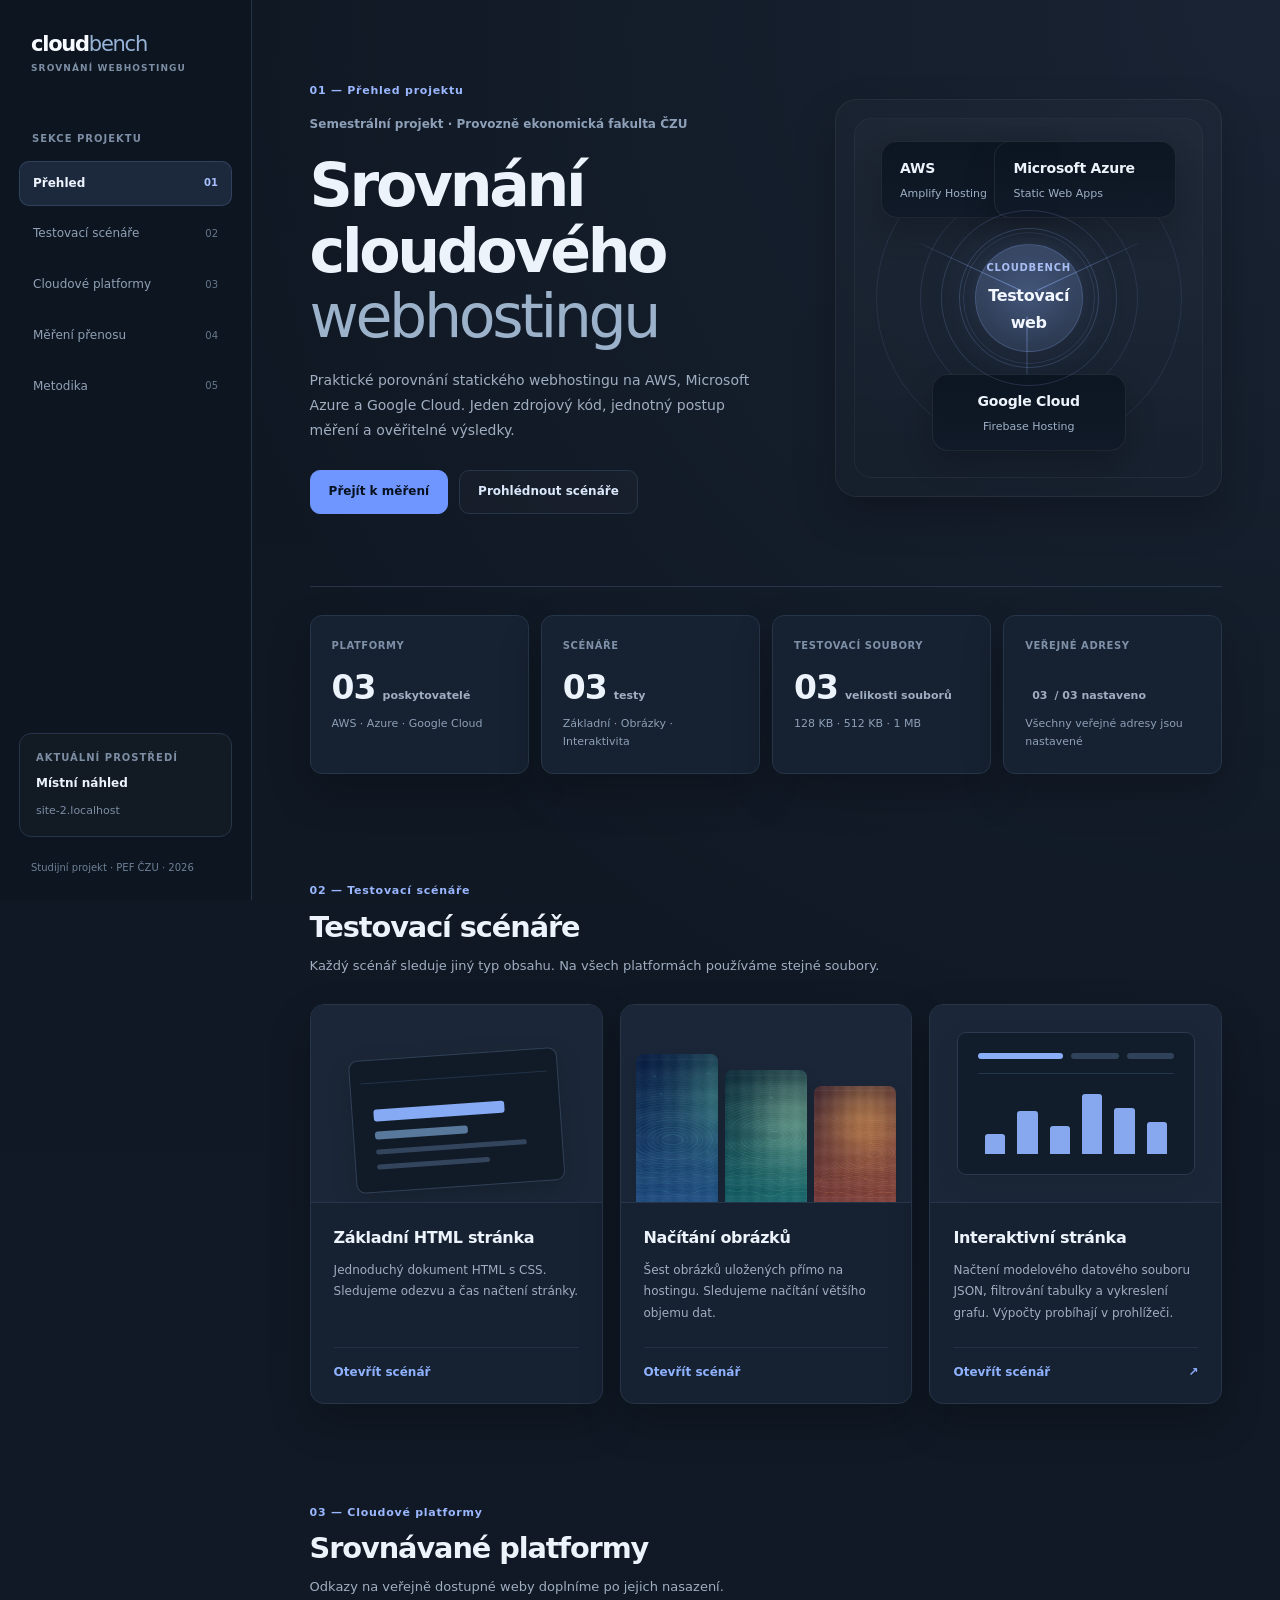
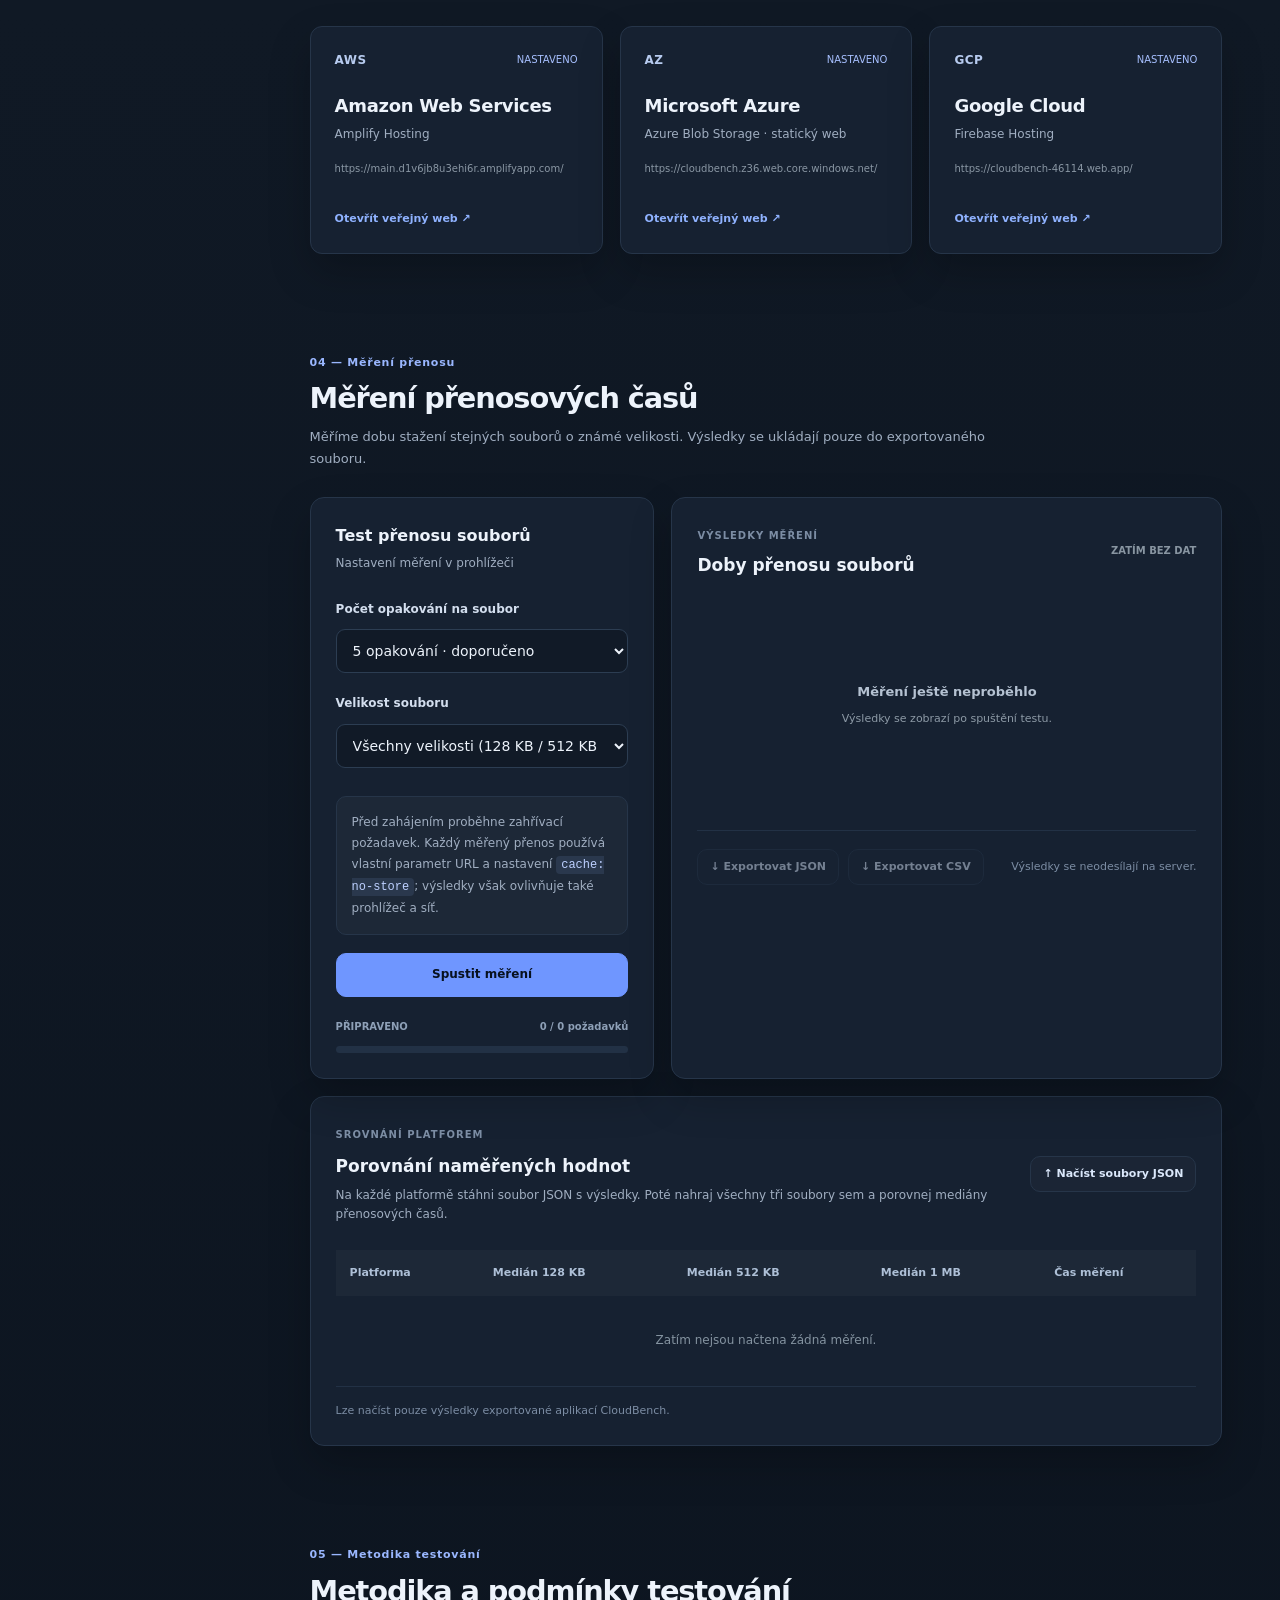
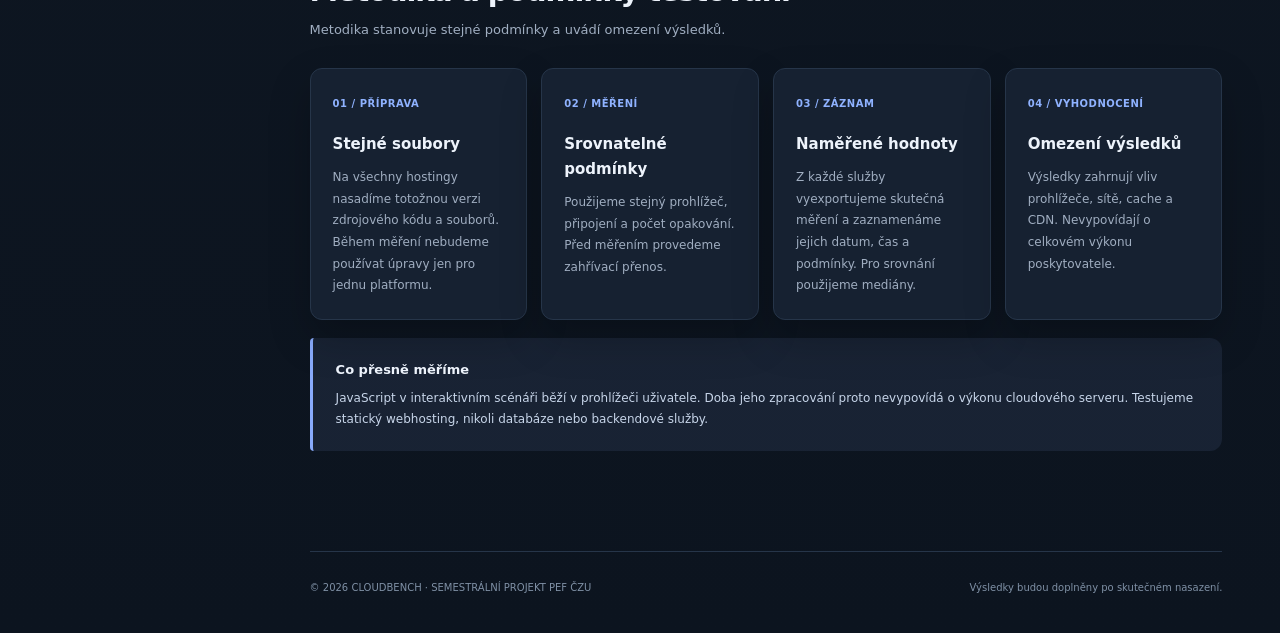
==== commit 6fcdbeac: "Remove platform information banner" ====
--- a/index.html
+++ b/index.html
@@ -84,7 +84,6 @@
 <section aria-labelledby="hosts-heading" class="section" id="hosts">
 <div class="section-top"><div><div class="section-eyebrow">03 — Cloudové platformy</div><h2 id="hosts-heading">Srovnávané platformy</h2><p>Odkazy na veřejně dostupné weby doplníme po jejich nasazení.</p></div></div>
 <div aria-live="polite" class="host-grid" id="platformCards"></div>
-<div class="hint-strip"><div id="platformHint" role="status">Načítání veřejných adres platforem…</div></div>
 </section>
 <section aria-labelledby="benchmark-heading" class="section" id="benchmark">
 <div class="section-top"><div><div class="section-eyebrow">04 — Měření přenosu</div><h2 id="benchmark-heading">Měření přenosových časů</h2><p>Měříme dobu stažení stejných souborů o známé velikosti. Výsledky se ukládají pouze do exportovaného souboru.</p></div></div>
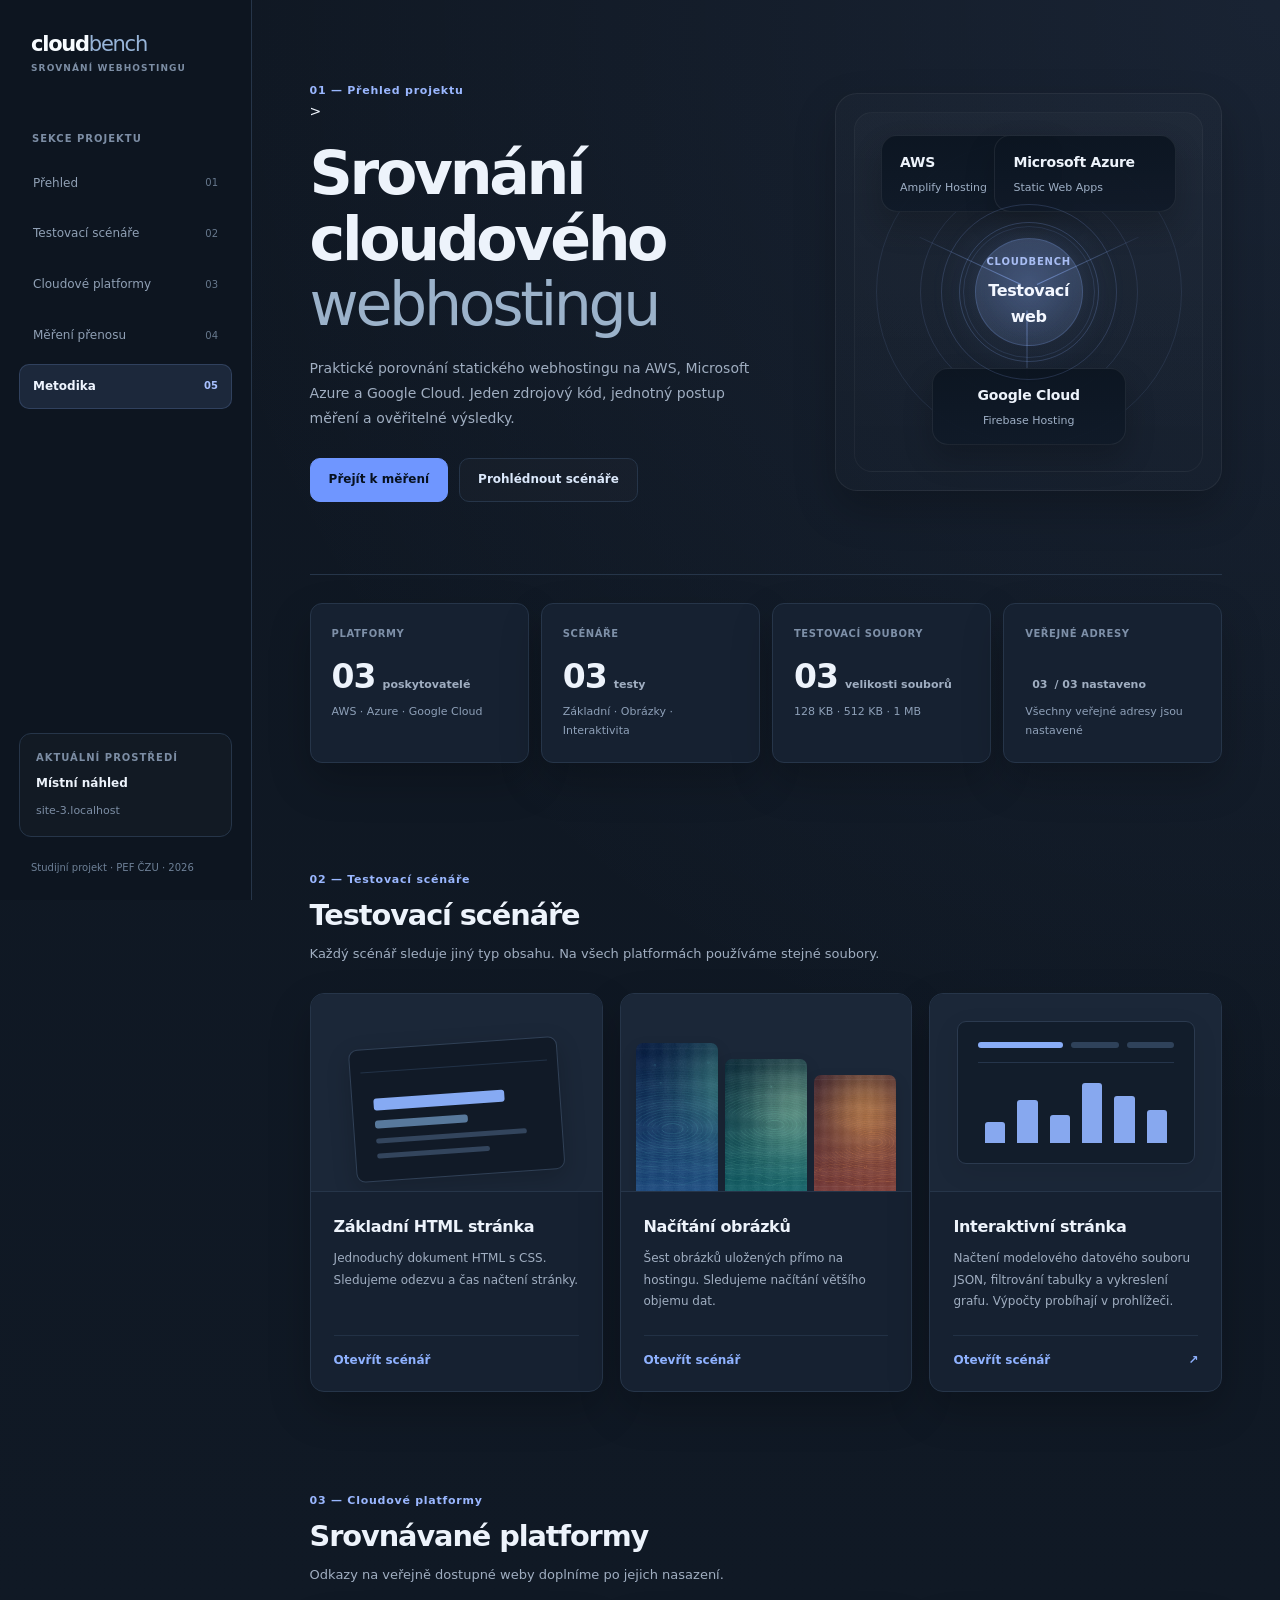
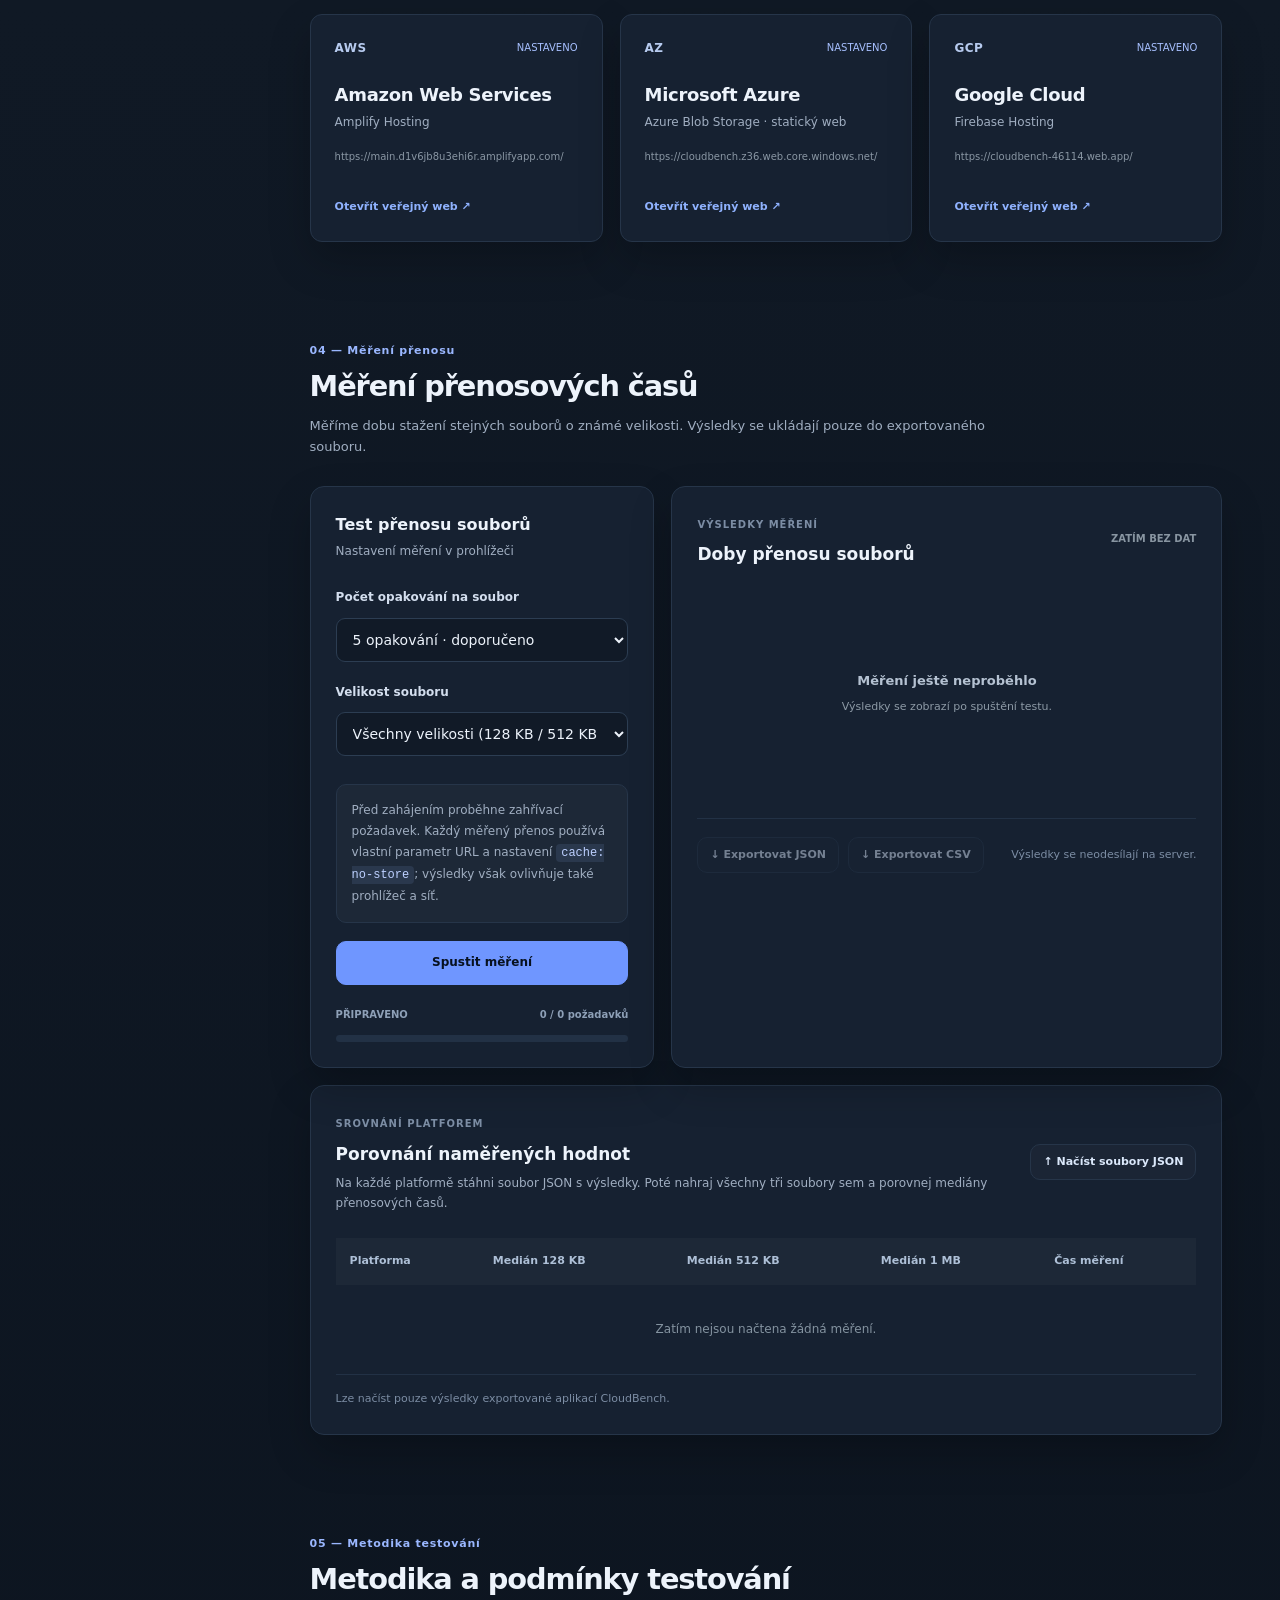
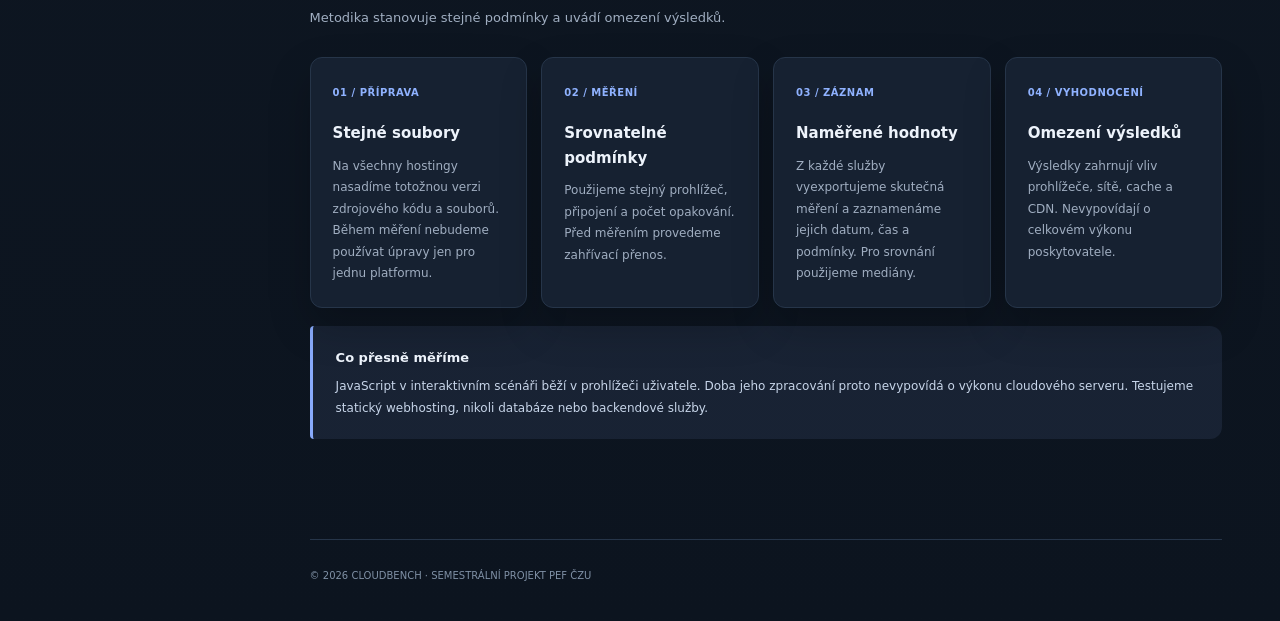
==== commit bc1de402: "Update index.html uprava chyb v textu (neumim psat)" ====
--- a/index.html
+++ b/index.html
@@ -33,7 +33,7 @@
 <div class="page-content">
 <section aria-labelledby="hero-title" class="hero">
 <div class="hero-content">
-<div class="section-eyebrow" id="overview-label">01 — Přehled projektu</div><p class="academic-meta">Semestrální projekt · Provozně ekonomická fakulta ČZU</p><h1 id="hero-title">Srovnání cloudového<br/><span>webhostingu</span></h1>
+<div class="section-eyebrow" id="overview-label">01 — Přehled projektu</div>><h1 id="hero-title">Srovnání cloudového<br/><span>webhostingu</span></h1>
 <p class="hero-copy">Praktické porovnání statického webhostingu na AWS, Microsoft Azure a Google Cloud. Jeden zdrojový kód, jednotný postup měření a ověřitelné výsledky.</p>
 <div class="hero-buttons"><a class="btn btn-primary" href="#benchmark">Přejít k měření</a><a class="btn btn-outline" href="#scenarios">Prohlédnout scénáře</a></div>
 </div>
@@ -94,9 +94,9 @@
 <div class="comparison-panel panel"><div class="comparison-top"><div><span class="tiny-label">SROVNÁNÍ PLATFOREM</span><h3>Porovnání naměřených hodnot</h3><p>Na každé platformě stáhni soubor JSON s výsledky. Poté nahraj všechny tři soubory sem a porovnej mediány přenosových časů.</p></div><label class="btn btn-outline btn-sm upload-control">↑ Načíst soubory JSON <input accept=".json,application/json" id="importResults" multiple="" type="file"/></label></div><div class="comparison-table-wrap"><table class="comparison-table" id="comparisonTable"><thead><tr><th>Platforma</th><th>Medián 128 KB</th><th>Medián 512 KB</th><th>Medián 1 MB</th><th>Čas měření</th></tr></thead><tbody id="comparisonBody"><tr><td class="empty-cell" colspan="5">Zatím nejsou načtena žádná měření.</td></tr></tbody></table></div><p class="small-note" id="importMessage" role="status">Lze načíst pouze výsledky exportované aplikací CloudBench.</p></div>
 </section>
 <section aria-labelledby="method-heading" class="section methodology" id="methodology"><div class="section-top"><div><div class="section-eyebrow">05 — Metodika testování</div><h2 id="method-heading">Metodika a podmínky testování</h2><p>Metodika stanovuje stejné podmínky a uvádí omezení výsledků.</p></div></div><div class="method-grid"><div class="method-step"><span>01 / PŘÍPRAVA</span><h3>Stejné soubory</h3><p>Na všechny hostingy nasadíme totožnou verzi zdrojového kódu a souborů. Během měření nebudeme používat úpravy jen pro jednu platformu.</p></div><div class="method-step"><span>02 / MĚŘENÍ</span><h3>Srovnatelné podmínky</h3><p>Použijeme stejný prohlížeč, připojení a počet opakování. Před měřením provedeme zahřívací přenos.</p></div><div class="method-step"><span>03 / ZÁZNAM</span><h3>Naměřené hodnoty</h3><p>Z každé služby vyexportujeme skutečná měření a zaznamenáme jejich datum, čas a podmínky. Pro srovnání použijeme mediány.</p></div><div class="method-step"><span>04 / VYHODNOCENÍ</span><h3>Omezení výsledků</h3><p>Výsledky zahrnují vliv prohlížeče, sítě, cache a CDN. Nevypovídají o celkovém výkonu poskytovatele.</p></div></div><div class="protocol-note"><div><strong>Co přesně měříme</strong><p>JavaScript v interaktivním scénáři běží v prohlížeči uživatele. Doba jeho zpracování proto nevypovídá o výkonu cloudového serveru. Testujeme statický webhosting, nikoli databáze nebo backendové služby.</p></div></div></section>
-<footer class="footer"><span>© 2026 CLOUDBENCH · SEMESTRÁLNÍ PROJEKT PEF ČZU</span><span>Výsledky budou doplněny po skutečném nasazení.</span></footer>
+<footer class="footer"><span>© 2026 CLOUDBENCH · SEMESTRÁLNÍ PROJEKT PEF ČZU</span></footer>
 </div>
 </main>
 </div>
 </body>
-</html>+</html>
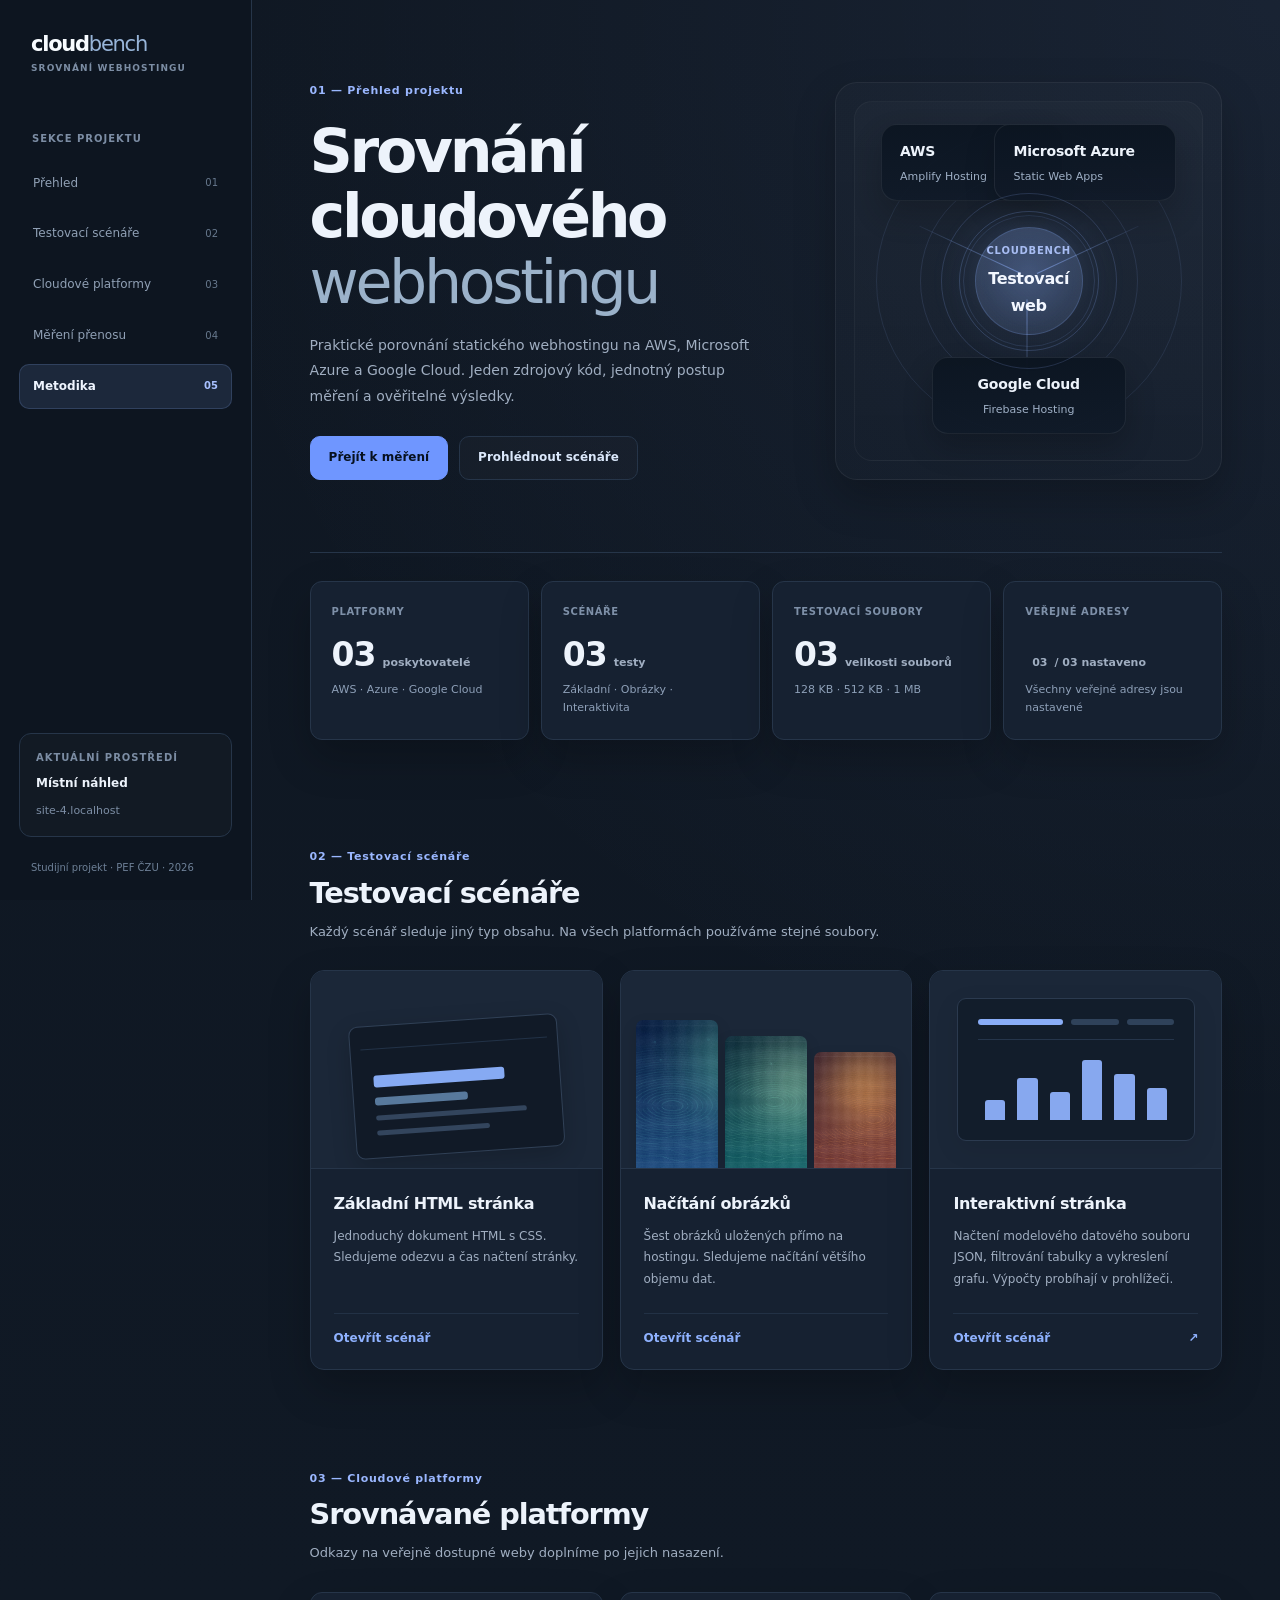
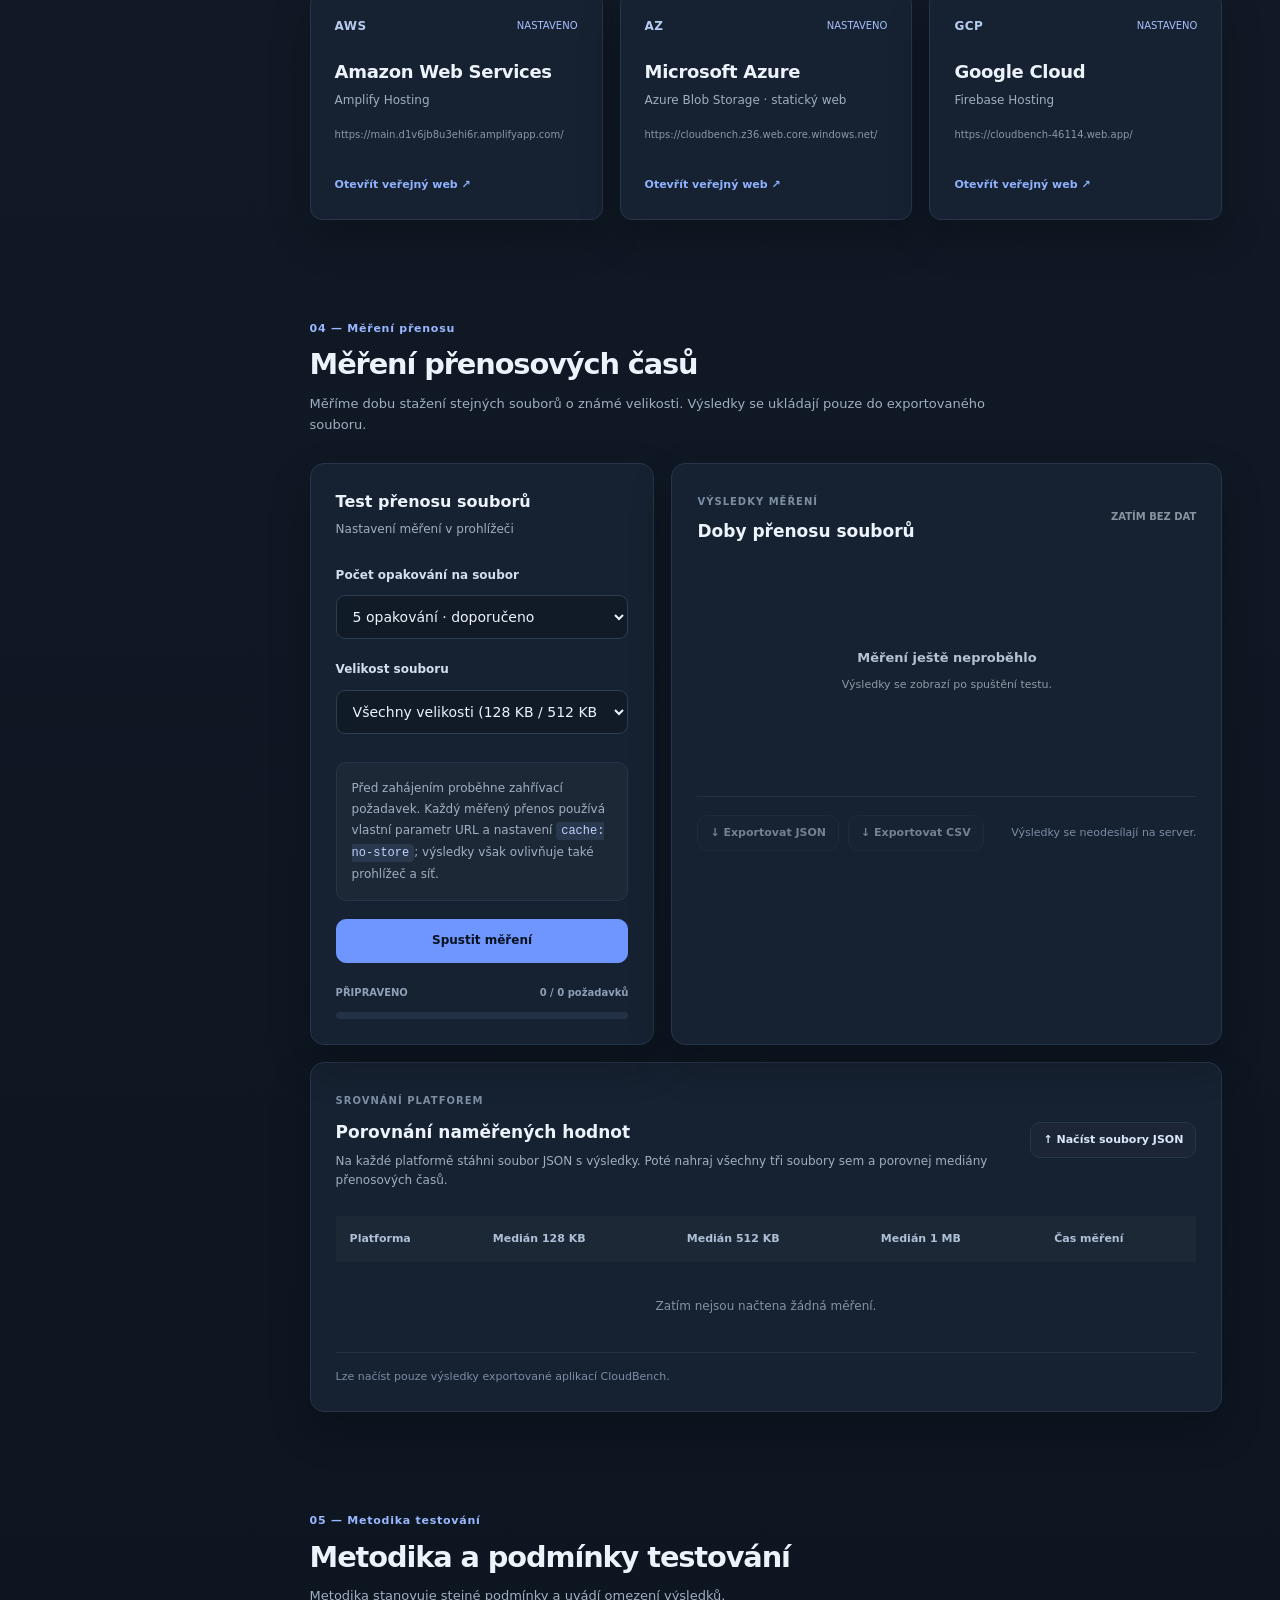
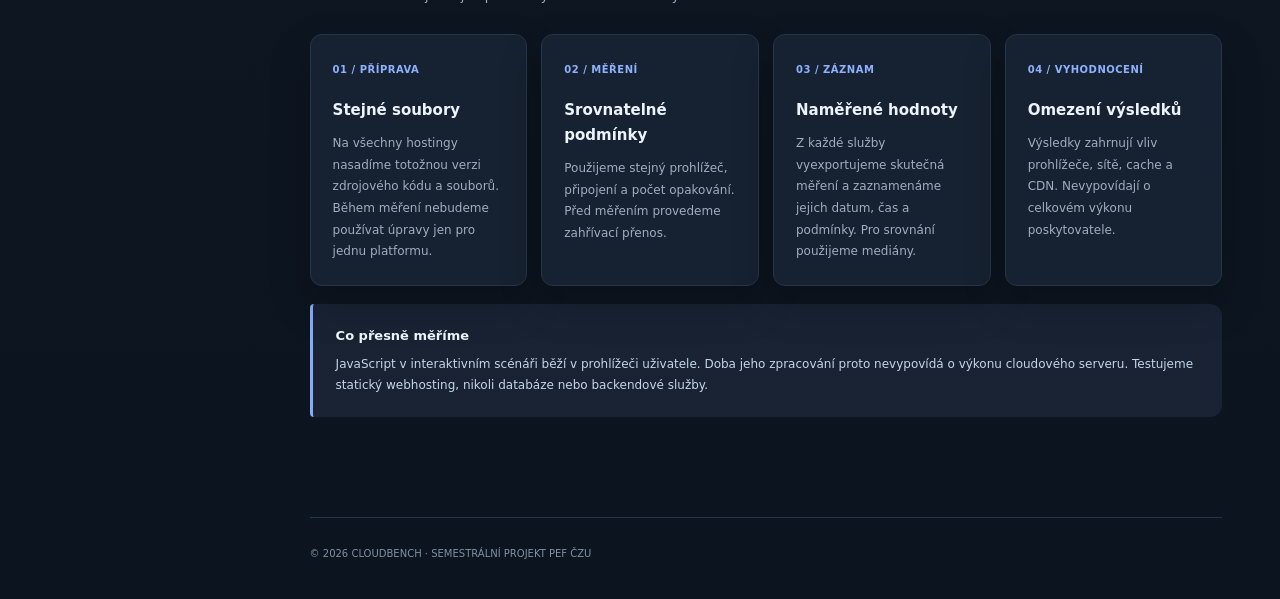
==== commit 29f56ff1: "Update index.html porad neumim psat" ====
--- a/index.html
+++ b/index.html
@@ -33,7 +33,7 @@
 <div class="page-content">
 <section aria-labelledby="hero-title" class="hero">
 <div class="hero-content">
-<div class="section-eyebrow" id="overview-label">01 — Přehled projektu</div>><h1 id="hero-title">Srovnání cloudového<br/><span>webhostingu</span></h1>
+<div class="section-eyebrow" id="overview-label">01 — Přehled projektu</div><h1 id="hero-title">Srovnání cloudového<br/><span>webhostingu</span></h1>
 <p class="hero-copy">Praktické porovnání statického webhostingu na AWS, Microsoft Azure a Google Cloud. Jeden zdrojový kód, jednotný postup měření a ověřitelné výsledky.</p>
 <div class="hero-buttons"><a class="btn btn-primary" href="#benchmark">Přejít k měření</a><a class="btn btn-outline" href="#scenarios">Prohlédnout scénáře</a></div>
 </div>
